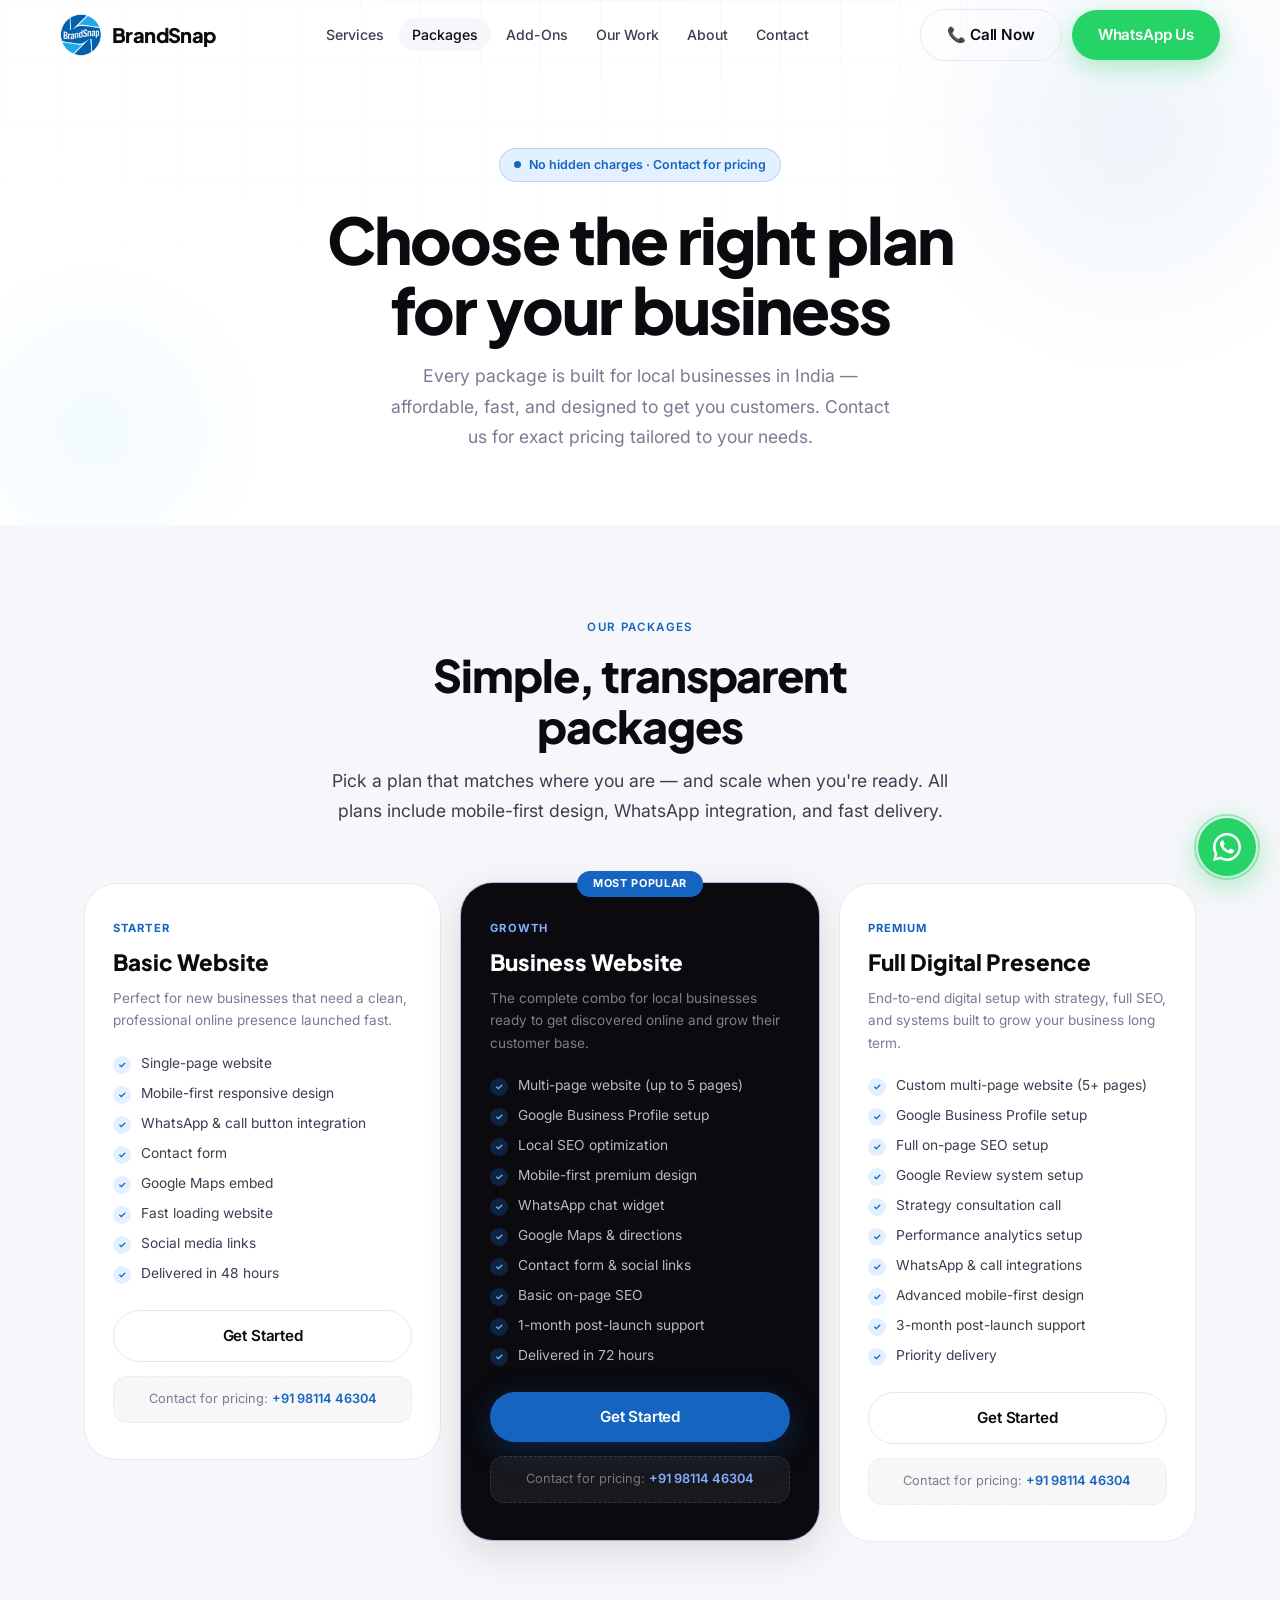
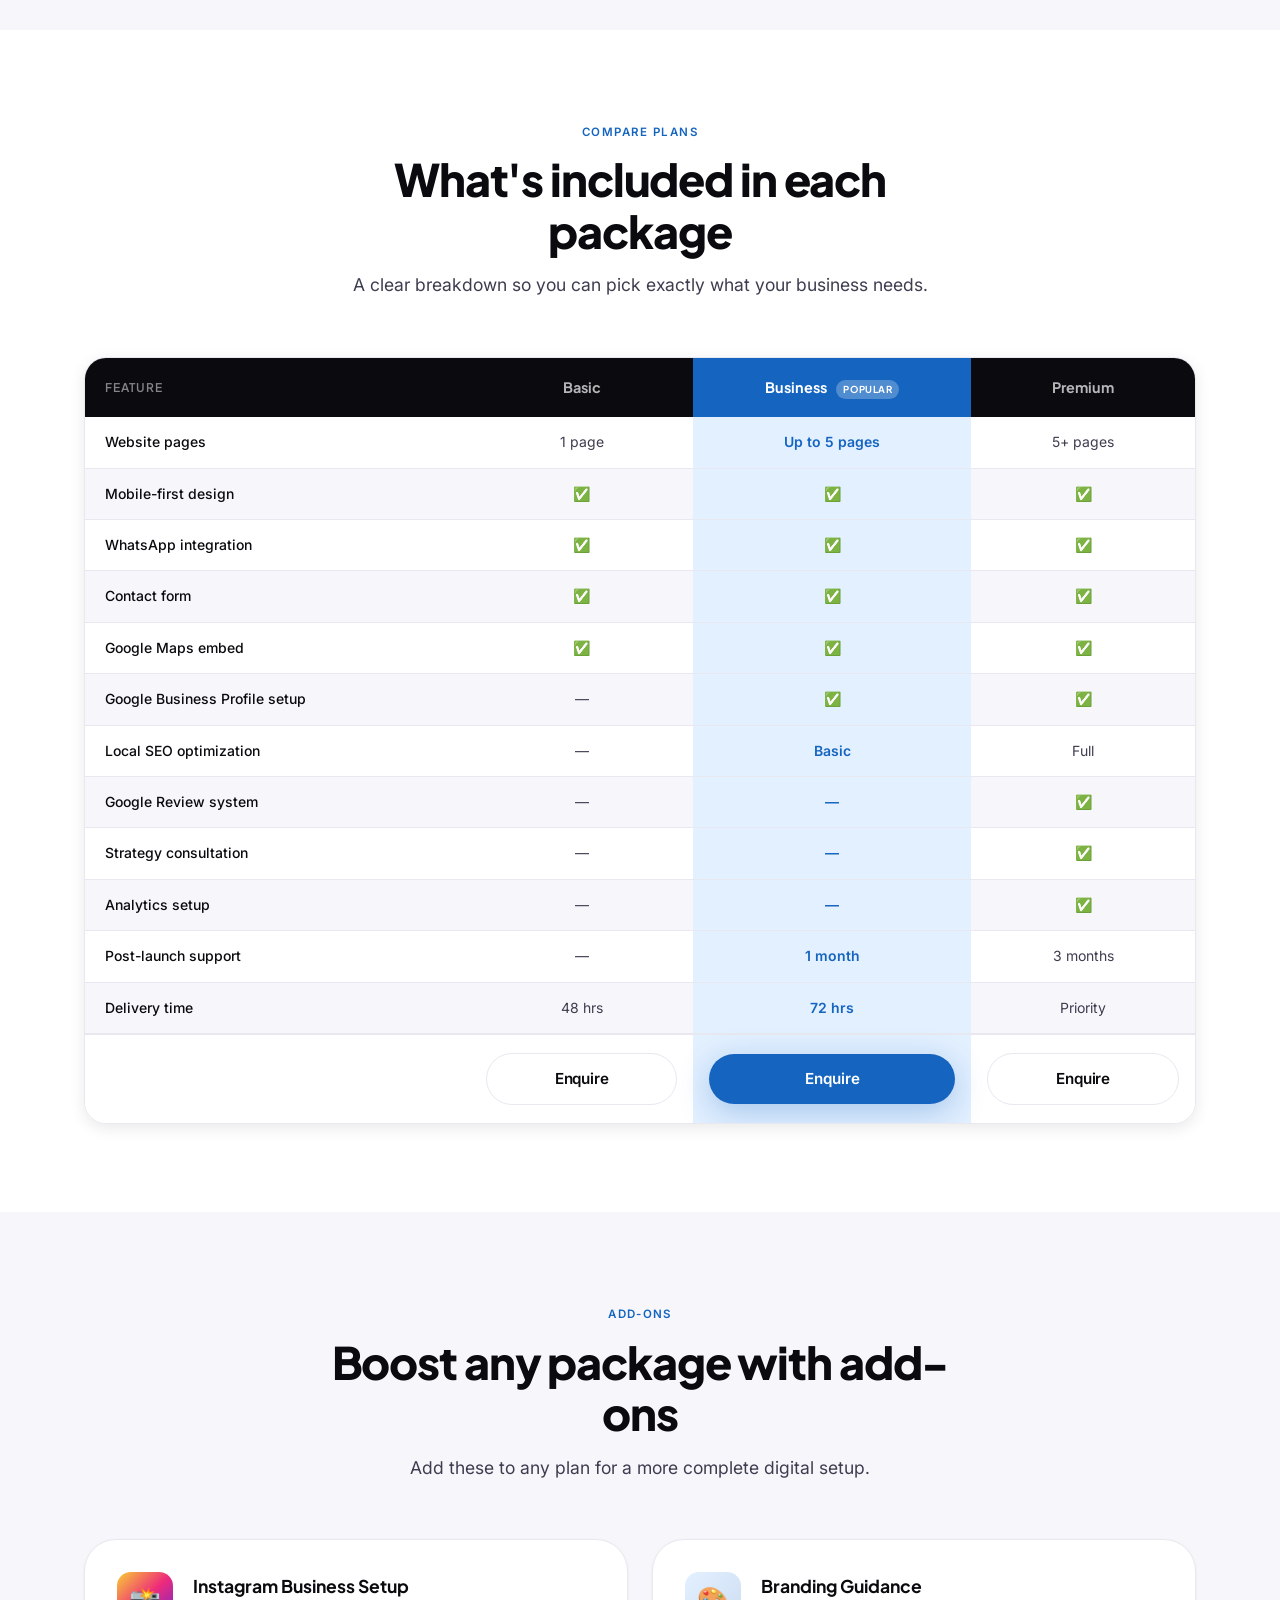
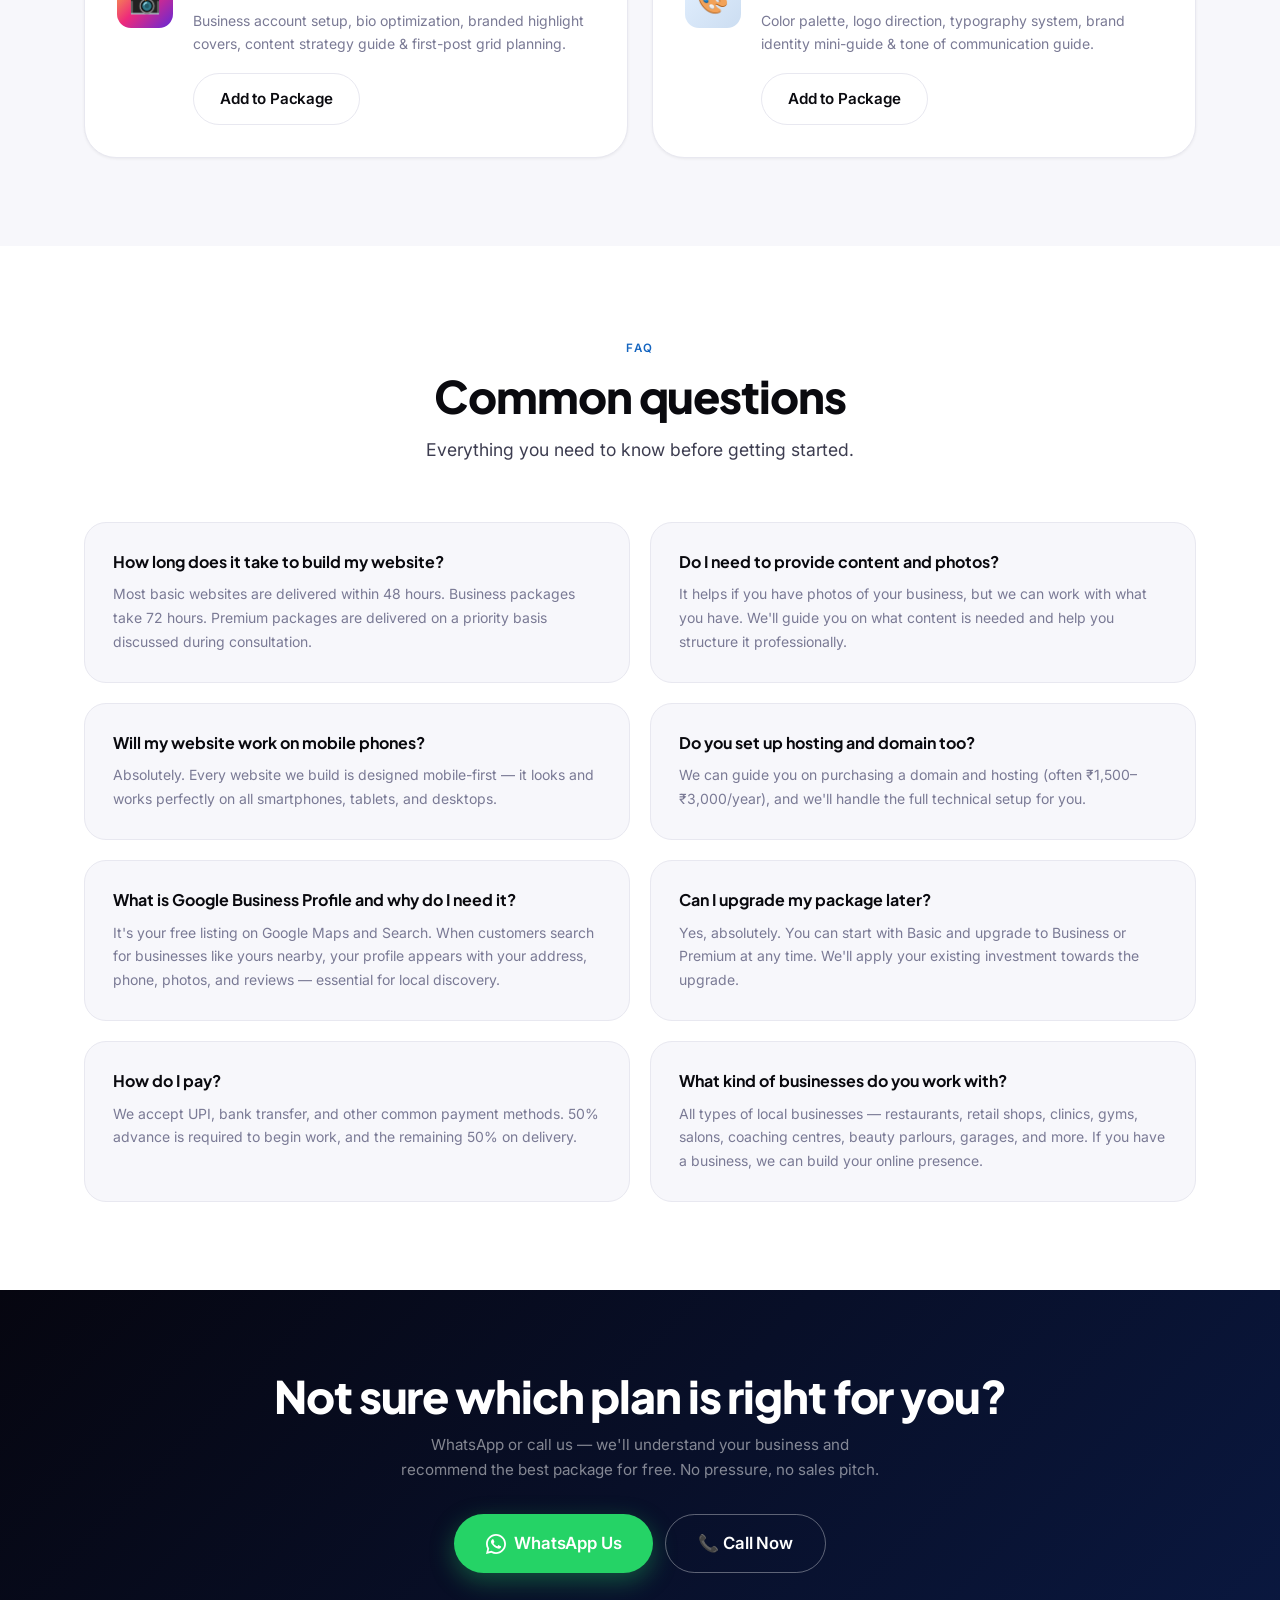
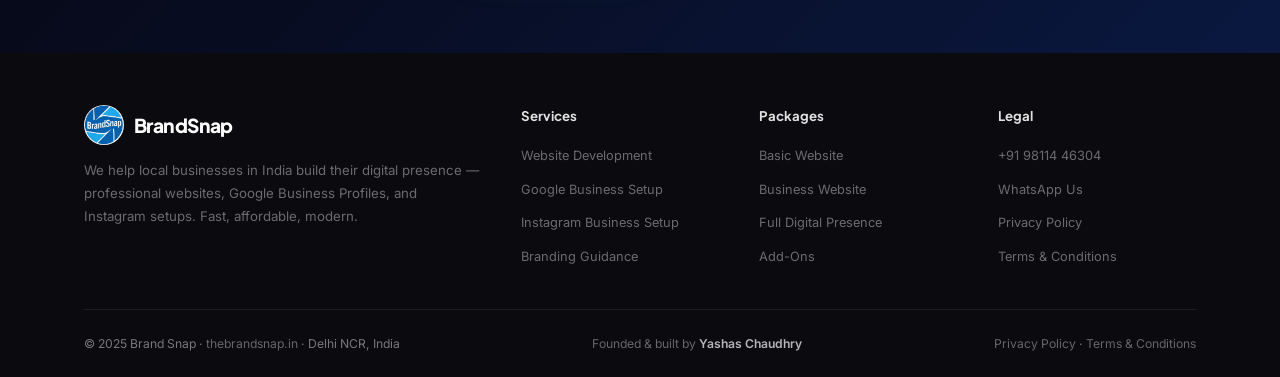
==== packages.html @ fdc2d99c "Fixed Website" ====
<!DOCTYPE html>
<html lang="en">
<head>
  <meta charset="UTF-8"/>
  <meta name="viewport" content="width=device-width,initial-scale=1.0"/>
  <meta http-equiv="X-UA-Compatible" content="IE=edge"/>
  <title>Packages & Pricing | Brand Snap — Website Packages for Local Businesses India</title>
  <meta name="description" content="Choose from Brand Snap's affordable website packages for local businesses in India. Basic, Business, and Premium plans with WhatsApp integration, SEO, and mobile-first design. Call +91 98114 46304."/>
  <meta name="keywords" content="website packages India, affordable website pricing Delhi NCR, small business website cost India, local business website packages, Brand Snap pricing"/>
  <meta name="author" content="Brand Snap"/>
  <meta name="robots" content="index, follow"/>
  <link rel="canonical" href="https://thebrandsnap.in/packages.html"/>
  <meta property="og:title" content="Packages & Pricing | Brand Snap — Website Packages for Local Businesses"/>
  <meta property="og:description" content="Affordable website packages for local businesses across India. Pick what fits you and get online fast."/>
  <meta property="og:type" content="website"/>
  <meta property="og:url" content="https://thebrandsnap.in/packages.html"/>
  <meta property="og:locale" content="en_IN"/>
  <link rel="preconnect" href="https://fonts.googleapis.com"/>
  <link rel="preconnect" href="https://fonts.gstatic.com" crossorigin/>
  <link href="https://fonts.googleapis.com/css2?family=Inter:wght@400;500;600;700&family=Plus+Jakarta+Sans:wght@600;700;800&display=swap" rel="stylesheet"/>
  <link rel="stylesheet" href="style.css"/>
</head>
<body>

  <nav id="navbar" role="navigation" aria-label="Main navigation">
    <div class="nav-inner">
      <a href="index.html" class="nav-logo" aria-label="Brand Snap Home">
        <img src="logo.png" alt="Brand Snap logo" width="42" height="42"/>
        <span class="nav-logo-text">BrandSnap</span>
      </a>
      <ul class="nav-links">
        <li><a href="index.html#services">Services</a></li>
        <li><a href="packages.html" class="active">Packages</a></li>
        <li><a href="index.html#addons">Add-Ons</a></li>
        <li><a href="index.html#work">Our Work</a></li>
        <li><a href="index.html#about">About</a></li>
        <li><a href="index.html#contact">Contact</a></li>
      </ul>
      <div class="nav-cta">
        <a href="tel:+919811446304" class="btn btn-outline">📞 Call Now</a>
        <a href="https://wa.me/919811446304?text=Hi%20Brand%20Snap%2C%20I%20want%20to%20know%20about%20your%20packages" class="btn btn-wa" target="_blank" rel="noopener">WhatsApp Us</a>
      </div>
      <button class="hamburger" id="hamburger" aria-label="Toggle menu" aria-expanded="false">
        <span></span><span></span><span></span>
      </button>
    </div>
  </nav>
  <div class="mobile-menu" id="mobileMenu" role="navigation" aria-label="Mobile navigation">
    <a href="index.html#services">Services</a>
    <a href="packages.html">Packages</a>
    <a href="index.html#addons">Add-Ons</a>
    <a href="index.html#work">Our Work</a>
    <a href="index.html#about">About</a>
    <a href="index.html#contact">Contact</a>
    <div class="mobile-ctas">
      <a href="tel:+919811446304" class="btn btn-outline">📞 Call Now</a>
      <a href="https://wa.me/919811446304?text=Hi%20Brand%20Snap%2C%20I%20want%20to%20know%20about%20packages" class="btn btn-wa" target="_blank" rel="noopener">WhatsApp</a>
    </div>
  </div>

  <main>

    <!-- PAGE HERO -->
    <div class="pkg-hero">
      <div class="pkg-hero-bg" aria-hidden="true">
        <div class="pkg-hero-grid"></div>
        <div class="pkg-hero-blob pkg-hero-blob-1"></div>
        <div class="pkg-hero-blob pkg-hero-blob-2"></div>
      </div>
      <div class="container">
        <div class="pkg-hero-inner">
          <div class="hero-badge" data-reveal><span class="pulse"></span>No hidden charges · Contact for pricing</div>
          <h1 class="display-xl" data-reveal data-reveal-delay="1">Choose the right plan for your business</h1>
          <p class="lead" data-reveal data-reveal-delay="2">Every package is built for local businesses in India — affordable, fast, and designed to get you customers. Contact us for exact pricing tailored to your needs.</p>
        </div>
      </div>
    </div>

    <!-- PACKAGES GRID -->
    <section id="packages" aria-labelledby="packages-title">
      <div class="container">
        <div class="sec-header" data-reveal>
          <div class="eyebrow">Our Packages</div>
          <h2 class="display-lg" id="packages-title">Simple, transparent packages</h2>
          <p class="lead">Pick a plan that matches where you are — and scale when you're ready. All plans include mobile-first design, WhatsApp integration, and fast delivery.</p>
        </div>
        <div class="packages-grid">

          <!-- Basic -->
          <div class="pkg-card" id="basic" data-reveal>
            <div class="pkg-tier">Starter</div>
            <h3>Basic Website</h3>
            <p class="pkg-desc">Perfect for new businesses that need a clean, professional online presence launched fast.</p>
            <ul class="pkg-features">
              <li><span class="pkg-chk">✓</span> Single-page website</li>
              <li><span class="pkg-chk">✓</span> Mobile-first responsive design</li>
              <li><span class="pkg-chk">✓</span> WhatsApp &amp; call button integration</li>
              <li><span class="pkg-chk">✓</span> Contact form</li>
              <li><span class="pkg-chk">✓</span> Google Maps embed</li>
              <li><span class="pkg-chk">✓</span> Fast loading website</li>
              <li><span class="pkg-chk">✓</span> Social media links</li>
              <li><span class="pkg-chk">✓</span> Delivered in 48 hours</li>
            </ul>
            <div class="pkg-btn-row"><a href="https://wa.me/919811446304?text=Hi%20Brand%20Snap%2C%20I%27m%20interested%20in%20the%20Basic%20Website%20package" class="btn btn-outline" target="_blank" rel="noopener">Get Started</a></div>
            <div class="pkg-note">Contact for pricing: <a href="tel:+919811446304">+91 98114 46304</a></div>
          </div>

          <!-- Business (Featured) -->
          <div class="pkg-card featured" id="business" data-reveal data-reveal-delay="1">
            <div class="pkg-popular">Most Popular</div>
            <div class="pkg-tier">Growth</div>
            <h3>Business Website</h3>
            <p class="pkg-desc">The complete combo for local businesses ready to get discovered online and grow their customer base.</p>
            <ul class="pkg-features">
              <li><span class="pkg-chk">✓</span> Multi-page website (up to 5 pages)</li>
              <li><span class="pkg-chk">✓</span> Google Business Profile setup</li>
              <li><span class="pkg-chk">✓</span> Local SEO optimization</li>
              <li><span class="pkg-chk">✓</span> Mobile-first premium design</li>
              <li><span class="pkg-chk">✓</span> WhatsApp chat widget</li>
              <li><span class="pkg-chk">✓</span> Google Maps &amp; directions</li>
              <li><span class="pkg-chk">✓</span> Contact form &amp; social links</li>
              <li><span class="pkg-chk">✓</span> Basic on-page SEO</li>
              <li><span class="pkg-chk">✓</span> 1-month post-launch support</li>
              <li><span class="pkg-chk">✓</span> Delivered in 72 hours</li>
            </ul>
            <div class="pkg-btn-row"><a href="https://wa.me/919811446304?text=Hi%20Brand%20Snap%2C%20I%27m%20interested%20in%20the%20Business%20Website%20package" class="btn btn-primary" target="_blank" rel="noopener">Get Started</a></div>
            <div class="pkg-note">Contact for pricing: <a href="tel:+919811446304">+91 98114 46304</a></div>
          </div>

          <!-- Premium -->
          <div class="pkg-card" id="premium" data-reveal data-reveal-delay="2">
            <div class="pkg-tier">Premium</div>
            <h3>Full Digital Presence</h3>
            <p class="pkg-desc">End-to-end digital setup with strategy, full SEO, and systems built to grow your business long term.</p>
            <ul class="pkg-features">
              <li><span class="pkg-chk">✓</span> Custom multi-page website (5+ pages)</li>
              <li><span class="pkg-chk">✓</span> Google Business Profile setup</li>
              <li><span class="pkg-chk">✓</span> Full on-page SEO setup</li>
              <li><span class="pkg-chk">✓</span> Google Review system setup</li>
              <li><span class="pkg-chk">✓</span> Strategy consultation call</li>
              <li><span class="pkg-chk">✓</span> Performance analytics setup</li>
              <li><span class="pkg-chk">✓</span> WhatsApp &amp; call integrations</li>
              <li><span class="pkg-chk">✓</span> Advanced mobile-first design</li>
              <li><span class="pkg-chk">✓</span> 3-month post-launch support</li>
              <li><span class="pkg-chk">✓</span> Priority delivery</li>
            </ul>
            <div class="pkg-btn-row"><a href="https://wa.me/919811446304?text=Hi%20Brand%20Snap%2C%20I%27m%20interested%20in%20the%20Premium%20Full%20Digital%20Presence%20package" class="btn btn-outline" target="_blank" rel="noopener">Get Started</a></div>
            <div class="pkg-note">Contact for pricing: <a href="tel:+919811446304">+91 98114 46304</a></div>
          </div>

        </div>
      </div>
    </section>

    <!-- COMPARISON TABLE -->
    <section id="compare" style="background:var(--white)" aria-labelledby="compare-title">
      <div class="container">
        <div class="sec-header" data-reveal>
          <div class="eyebrow">Compare Plans</div>
          <h2 class="display-lg" id="compare-title">What's included in each package</h2>
          <p class="lead">A clear breakdown so you can pick exactly what your business needs.</p>
        </div>
        <div class="compare-wrap" data-reveal>
          <table class="compare-table" aria-label="Package comparison">
            <thead>
              <tr>
                <th scope="col">Feature</th>
                <th scope="col">Basic</th>
                <th scope="col" class="th-featured">Business <span class="th-badge">Popular</span></th>
                <th scope="col">Premium</th>
              </tr>
            </thead>
            <tbody>
              <tr><td>Website pages</td><td>1 page</td><td class="td-featured">Up to 5 pages</td><td>5+ pages</td></tr>
              <tr class="row-alt"><td>Mobile-first design</td><td>✅</td><td class="td-featured">✅</td><td>✅</td></tr>
              <tr><td>WhatsApp integration</td><td>✅</td><td class="td-featured">✅</td><td>✅</td></tr>
              <tr class="row-alt"><td>Contact form</td><td>✅</td><td class="td-featured">✅</td><td>✅</td></tr>
              <tr><td>Google Maps embed</td><td>✅</td><td class="td-featured">✅</td><td>✅</td></tr>
              <tr class="row-alt"><td>Google Business Profile setup</td><td>—</td><td class="td-featured">✅</td><td>✅</td></tr>
              <tr><td>Local SEO optimization</td><td>—</td><td class="td-featured">Basic</td><td>Full</td></tr>
              <tr class="row-alt"><td>Google Review system</td><td>—</td><td class="td-featured">—</td><td>✅</td></tr>
              <tr><td>Strategy consultation</td><td>—</td><td class="td-featured">—</td><td>✅</td></tr>
              <tr class="row-alt"><td>Analytics setup</td><td>—</td><td class="td-featured">—</td><td>✅</td></tr>
              <tr><td>Post-launch support</td><td>—</td><td class="td-featured">1 month</td><td>3 months</td></tr>
              <tr class="row-alt"><td>Delivery time</td><td>48 hrs</td><td class="td-featured">72 hrs</td><td>Priority</td></tr>
            </tbody>
            <tfoot>
              <tr>
                <td></td>
                <td><a href="https://wa.me/919811446304?text=Hi%2C%20Basic%20Website%20package%20enquiry" class="btn btn-outline" target="_blank" rel="noopener" style="width:100%;justify-content:center">Enquire</a></td>
                <td class="td-featured"><a href="https://wa.me/919811446304?text=Hi%2C%20Business%20Website%20package%20enquiry" class="btn btn-primary" target="_blank" rel="noopener" style="width:100%;justify-content:center">Enquire</a></td>
                <td><a href="https://wa.me/919811446304?text=Hi%2C%20Premium%20package%20enquiry" class="btn btn-outline" target="_blank" rel="noopener" style="width:100%;justify-content:center">Enquire</a></td>
              </tr>
            </tfoot>
          </table>
        </div>
      </div>
    </section>

    <!-- ADD-ONS -->
    <section id="pkg-addons" style="background:var(--surface)" aria-labelledby="pkg-addons-title">
      <div class="container">
        <div class="sec-header" data-reveal>
          <div class="eyebrow">Add-Ons</div>
          <h2 class="display-lg" id="pkg-addons-title">Boost any package with add-ons</h2>
          <p class="lead">Add these to any plan for a more complete digital setup.</p>
        </div>
        <div class="addon-mini-grid" data-reveal>
          <div class="addon-mini-card">
            <div class="addon-mini-icon ico-insta">📸</div>
            <div class="addon-mini-body">
              <h3>Instagram Business Setup</h3>
              <p>Business account setup, bio optimization, branded highlight covers, content strategy guide &amp; first-post grid planning.</p>
              <a href="https://wa.me/919811446304?text=Hi%2C%20I%27d%20like%20to%20add%20the%20Instagram%20Setup%20to%20my%20package" class="btn btn-outline" target="_blank" rel="noopener">Add to Package</a>
            </div>
          </div>
          <div class="addon-mini-card">
            <div class="addon-mini-icon ico-brand">🎨</div>
            <div class="addon-mini-body">
              <h3>Branding Guidance</h3>
              <p>Color palette, logo direction, typography system, brand identity mini-guide &amp; tone of communication guide.</p>
              <a href="https://wa.me/919811446304?text=Hi%2C%20I%27d%20like%20to%20add%20Branding%20Guidance%20to%20my%20package" class="btn btn-outline" target="_blank" rel="noopener">Add to Package</a>
            </div>
          </div>
        </div>
      </div>
    </section>

    <!-- FAQ -->
    <section id="faq" style="background:var(--white)" aria-labelledby="faq-title">
      <div class="container">
        <div class="sec-header" data-reveal>
          <div class="eyebrow">FAQ</div>
          <h2 class="display-lg" id="faq-title">Common questions</h2>
          <p class="lead">Everything you need to know before getting started.</p>
        </div>
        <div class="faq-grid" data-reveal>
          <div class="faq-item"><h3>How long does it take to build my website?</h3><p>Most basic websites are delivered within 48 hours. Business packages take 72 hours. Premium packages are delivered on a priority basis discussed during consultation.</p></div>
          <div class="faq-item"><h3>Do I need to provide content and photos?</h3><p>It helps if you have photos of your business, but we can work with what you have. We'll guide you on what content is needed and help you structure it professionally.</p></div>
          <div class="faq-item"><h3>Will my website work on mobile phones?</h3><p>Absolutely. Every website we build is designed mobile-first — it looks and works perfectly on all smartphones, tablets, and desktops.</p></div>
          <div class="faq-item"><h3>Do you set up hosting and domain too?</h3><p>We can guide you on purchasing a domain and hosting (often ₹1,500–₹3,000/year), and we'll handle the full technical setup for you.</p></div>
          <div class="faq-item"><h3>What is Google Business Profile and why do I need it?</h3><p>It's your free listing on Google Maps and Search. When customers search for businesses like yours nearby, your profile appears with your address, phone, photos, and reviews — essential for local discovery.</p></div>
          <div class="faq-item"><h3>Can I upgrade my package later?</h3><p>Yes, absolutely. You can start with Basic and upgrade to Business or Premium at any time. We'll apply your existing investment towards the upgrade.</p></div>
          <div class="faq-item"><h3>How do I pay?</h3><p>We accept UPI, bank transfer, and other common payment methods. 50% advance is required to begin work, and the remaining 50% on delivery.</p></div>
          <div class="faq-item"><h3>What kind of businesses do you work with?</h3><p>All types of local businesses — restaurants, retail shops, clinics, gyms, salons, coaching centres, beauty parlours, garages, and more. If you have a business, we can build your online presence.</p></div>
        </div>
      </div>
    </section>

    <!-- CTA BANNER -->
    <div class="pkg-cta-banner">
      <div class="container">
        <h2 class="display-lg" data-reveal>Not sure which plan is right for you?</h2>
        <p data-reveal data-reveal-delay="1">WhatsApp or call us — we'll understand your business and recommend the best package for free. No pressure, no sales pitch.</p>
        <div class="cta-btns" data-reveal data-reveal-delay="2">
          <a href="https://wa.me/919811446304?text=Hi%20Brand%20Snap%2C%20I%20need%20help%20choosing%20the%20right%20package" class="btn btn-wa btn-lg" target="_blank" rel="noopener">
            <svg width="20" height="20" viewBox="0 0 24 24" fill="white" aria-hidden="true"><path d="M17.472 14.382c-.297-.149-1.758-.867-2.03-.967-.273-.099-.471-.148-.67.15-.197.297-.767.966-.94 1.164-.173.199-.347.223-.644.075-.297-.15-1.255-.463-2.39-1.475-.883-.788-1.48-1.761-1.653-2.059-.173-.297-.018-.458.13-.606.134-.133.298-.347.446-.52.149-.174.198-.298.298-.497.099-.198.05-.371-.025-.52-.075-.149-.669-1.612-.916-2.207-.242-.579-.487-.5-.669-.51-.173-.008-.371-.01-.57-.01-.198 0-.52.074-.792.372-.272.297-1.04 1.016-1.04 2.479 0 1.462 1.065 2.875 1.213 3.074.149.198 2.096 3.2 5.077 4.487.709.306 1.262.489 1.694.625.712.227 1.36.195 1.871.118.571-.085 1.758-.719 2.006-1.413.248-.694.248-1.289.173-1.413-.074-.124-.272-.198-.57-.347z"/><path d="M12 0C5.373 0 0 5.373 0 12c0 2.123.554 4.118 1.525 5.847L0 24l6.31-1.506A11.946 11.946 0 0012 24c6.627 0 12-5.373 12-12S18.627 0 12 0zm0 21.818a9.807 9.807 0 01-5.003-1.367l-.36-.213-3.724.888.923-3.618-.234-.37A9.78 9.78 0 012.182 12C2.182 6.57 6.57 2.182 12 2.182S21.818 6.57 21.818 12 17.43 21.818 12 21.818z"/></svg>
            WhatsApp Us
          </a>
          <a href="tel:+919811446304" class="btn btn-outline-w btn-lg">📞 Call Now</a>
        </div>
      </div>
    </div>

  </main>

  <footer role="contentinfo">
    <div class="container">
      <div class="footer-grid">
        <div class="footer-brand">
          <a href="index.html" class="nav-logo"><img src="logo.png" alt="Brand Snap logo" width="40" height="40" loading="lazy"/><span class="nav-logo-text">BrandSnap</span></a>
          <p>We help local businesses in India build their digital presence — professional websites, Google Business Profiles, and Instagram setups. Fast, affordable, modern.</p>
        </div>
        <div class="footer-col"><h4>Services</h4><ul><li><a href="index.html#services">Website Development</a></li><li><a href="index.html#services">Google Business Setup</a></li><li><a href="index.html#services">Instagram Business Setup</a></li><li><a href="index.html#addons">Branding Guidance</a></li></ul></div>
        <div class="footer-col"><h4>Packages</h4><ul><li><a href="#basic">Basic Website</a></li><li><a href="#business">Business Website</a></li><li><a href="#premium">Full Digital Presence</a></li><li><a href="index.html#addons">Add-Ons</a></li></ul></div>
        <div class="footer-col"><h4>Legal</h4><ul><li><a href="tel:+919811446304">+91 98114 46304</a></li><li><a href="https://wa.me/919811446304" target="_blank" rel="noopener">WhatsApp Us</a></li><li><a href="privacy.html">Privacy Policy</a></li><li><a href="terms.html">Terms &amp; Conditions</a></li></ul></div>
      </div>
      <div class="footer-bottom">
        <p>© 2025 Brand Snap · <a href="https://thebrandsnap.in">thebrandsnap.in</a> · Delhi NCR, India</p>
        <p class="footer-credit">Founded &amp; built by <span>Yashas Chaudhry</span></p>
        <p><a href="privacy.html">Privacy Policy</a> · <a href="terms.html">Terms &amp; Conditions</a></p>
      </div>
    </div>
  </footer>

  <a href="https://wa.me/919811446304?text=Hi%20Brand%20Snap%2C%20I%20want%20to%20get%20my%20business%20online%21" class="floating-wa" target="_blank" rel="noopener" aria-label="Chat on WhatsApp">
    <div class="wa-ring" aria-hidden="true"></div>
    <svg viewBox="0 0 24 24" aria-hidden="true"><path d="M17.472 14.382c-.297-.149-1.758-.867-2.03-.967-.273-.099-.471-.148-.67.15-.197.297-.767.966-.94 1.164-.173.199-.347.223-.644.075-.297-.15-1.255-.463-2.39-1.475-.883-.788-1.48-1.761-1.653-2.059-.173-.297-.018-.458.13-.606.134-.133.298-.347.446-.52.149-.174.198-.298.298-.497.099-.198.05-.371-.025-.52-.075-.149-.669-1.612-.916-2.207-.242-.579-.487-.5-.669-.51-.173-.008-.371-.01-.57-.01-.198 0-.52.074-.792.372-.272.297-1.04 1.016-1.04 2.479 0 1.462 1.065 2.875 1.213 3.074.149.198 2.096 3.2 5.077 4.487.709.306 1.262.489 1.694.625.712.227 1.36.195 1.871.118.571-.085 1.758-.719 2.006-1.413.248-.694.248-1.289.173-1.413-.074-.124-.272-.198-.57-.347z"/><path d="M12 0C5.373 0 0 5.373 0 12c0 2.123.554 4.118 1.525 5.847L0 24l6.31-1.506A11.946 11.946 0 0012 24c6.627 0 12-5.373 12-12S18.627 0 12 0zm0 21.818a9.807 9.807 0 01-5.003-1.367l-.36-.213-3.724.888.923-3.618-.234-.37A9.78 9.78 0 012.182 12C2.182 6.57 6.57 2.182 12 2.182S21.818 6.57 21.818 12 17.43 21.818 12 21.818z"/></svg>
  </a>

  <script src="main.js" defer></script>
</body>
</html>
---- style.css ----
/* ============================================================
   BRAND SNAP — style.css
   Domain: thebrandsnap.in
   All files flat in same folder (no subfolders)
   ============================================================ */

:root {
  --ink:          #0A0A0F;
  --body-text:    #3D3D50;
  --muted:        #7A7A95;
  --border:       #E8E8F0;
  --surface:      #F7F7FB;
  --white:        #FFFFFF;
  --accent:       #1565C0;
  --accent-hover: #0D47A1;
  --accent-light: #E3F0FF;
  --accent-glow:  rgba(21,101,192,0.15);
  --wa-green:     #25D366;
  --wa-dark:      #128C7E;
  --radius-sm:   8px;
  --radius-md:   14px;
  --radius-lg:   22px;
  --radius-xl:   32px;
  --radius-full: 999px;
  --shadow-sm:   0 1px 3px rgba(10,10,15,0.06);
  --shadow-md:   0 4px 16px rgba(10,10,15,0.09);
  --shadow-lg:   0 12px 40px rgba(10,10,15,0.13);
  --shadow-acc:  0 8px 32px rgba(21,101,192,0.30);
  --font-d: 'Plus Jakarta Sans', sans-serif;
  --font-b: 'Inter', sans-serif;
  --t: 0.22s cubic-bezier(0.4,0,0.2,1);
}

*,*::before,*::after{box-sizing:border-box;margin:0;padding:0}
html{scroll-behavior:smooth;-webkit-text-size-adjust:100%}
body{font-family:var(--font-b);color:var(--body-text);background:var(--white);line-height:1.6;-webkit-font-smoothing:antialiased;overflow-x:hidden}
img{max-width:100%;height:auto;display:block}
a{color:inherit;text-decoration:none}
ul{list-style:none}

/* ── Typography ── */
.display-xl{font-family:var(--font-d);font-size:clamp(2.1rem,5vw,4rem);font-weight:800;line-height:1.1;letter-spacing:-0.03em;color:var(--ink)}
.display-lg{font-family:var(--font-d);font-size:clamp(1.75rem,3.5vw,2.8rem);font-weight:800;line-height:1.15;letter-spacing:-0.025em;color:var(--ink)}
.display-md{font-family:var(--font-d);font-size:clamp(1.25rem,2.2vw,1.7rem);font-weight:700;line-height:1.25;letter-spacing:-0.02em;color:var(--ink)}
.eyebrow{font-size:0.72rem;font-weight:600;letter-spacing:0.12em;text-transform:uppercase;color:var(--accent);display:inline-flex;align-items:center;gap:8px;margin-bottom:12px}
.eyebrow::before{content:'';width:20px;height:2px;background:var(--accent);border-radius:2px;flex-shrink:0}
p.lead{font-size:clamp(0.97rem,1.6vw,1.1rem);line-height:1.75;color:var(--body-text)}

/* ── Layout ── */
.container{width:100%;max-width:1160px;margin:0 auto;padding:0 24px}
section{padding:88px 0}
.sec-header{text-align:center;max-width:620px;margin:0 auto 56px}
.sec-header .eyebrow{justify-content:center}
.sec-header .eyebrow::before{display:none}
.sec-header .display-lg{margin-bottom:14px}

/* ── Buttons ── */
.btn{display:inline-flex;align-items:center;justify-content:center;gap:8px;font-family:var(--font-b);font-size:0.95rem;font-weight:600;padding:13px 26px;border-radius:var(--radius-full);border:none;cursor:pointer;transition:all var(--t);white-space:nowrap;letter-spacing:-0.01em}
.btn-primary{background:var(--accent);color:#fff;box-shadow:var(--shadow-acc)}
.btn-primary:hover{background:var(--accent-hover);transform:translateY(-2px);box-shadow:0 12px 40px rgba(21,101,192,.4)}
.btn-wa{background:var(--wa-green);color:#fff;box-shadow:0 8px 24px rgba(37,211,102,.35)}
.btn-wa:hover{background:var(--wa-dark);transform:translateY(-2px);box-shadow:0 12px 36px rgba(37,211,102,.45)}
.btn-outline{background:transparent;color:var(--ink);border:1.5px solid var(--border)}
.btn-outline:hover{border-color:var(--accent);color:var(--accent);background:var(--accent-light)}
.btn-outline-w{background:transparent;color:#fff;border:1.5px solid rgba(255,255,255,.35)}
.btn-outline-w:hover{background:rgba(255,255,255,.12);border-color:rgba(255,255,255,.7)}
.btn-lg{font-size:1.05rem;padding:15px 32px}

/* ── Navbar ── */
#navbar{position:fixed;top:0;left:0;right:0;z-index:1000;padding:0 24px;transition:all var(--t)}
#navbar.scrolled{background:rgba(255,255,255,.94);backdrop-filter:blur(18px);-webkit-backdrop-filter:blur(18px);border-bottom:1px solid var(--border);box-shadow:var(--shadow-sm)}
.nav-inner{max-width:1160px;margin:0 auto;height:70px;display:flex;align-items:center;justify-content:space-between;gap:24px}
.nav-logo{display:flex;align-items:center;gap:10px}
.nav-logo img{height:42px;width:42px;object-fit:contain;border-radius:50%}
.nav-logo-text{font-family:var(--font-d);font-size:1.25rem;font-weight:800;color:var(--ink);letter-spacing:-0.03em}
.nav-links{display:flex;align-items:center;gap:2px}
.nav-links a{font-size:0.88rem;font-weight:500;color:var(--body-text);padding:8px 13px;border-radius:var(--radius-full);transition:all var(--t)}
.nav-links a:hover,.nav-links a.active{color:var(--ink);background:var(--surface)}
.nav-cta{display:flex;align-items:center;gap:10px}
.hamburger{display:none;flex-direction:column;gap:5px;cursor:pointer;padding:8px;border-radius:var(--radius-sm);background:none;border:none}
.hamburger span{width:22px;height:2px;background:var(--ink);border-radius:2px;transition:all var(--t);display:block}
.hamburger.open span:nth-child(1){transform:translateY(7px) rotate(45deg)}
.hamburger.open span:nth-child(2){opacity:0}
.hamburger.open span:nth-child(3){transform:translateY(-7px) rotate(-45deg)}
.mobile-menu{display:none;position:fixed;top:70px;left:0;right:0;background:rgba(255,255,255,.97);backdrop-filter:blur(20px);-webkit-backdrop-filter:blur(20px);border-bottom:1px solid var(--border);padding:16px 24px 28px;z-index:999;flex-direction:column;gap:4px;box-shadow:var(--shadow-lg)}
.mobile-menu.open{display:flex}
.mobile-menu a{font-size:1rem;font-weight:500;color:var(--body-text);padding:13px 16px;border-radius:var(--radius-md);transition:all var(--t)}
.mobile-menu a:hover{background:var(--surface);color:var(--ink)}
.mobile-ctas{display:flex;gap:10px;margin-top:14px}
.mobile-ctas .btn{flex:1;justify-content:center}
@media(max-width:960px){.nav-links,.nav-cta{display:none}.hamburger{display:flex}}

/* ── Hero ── */
#hero{padding:148px 0 88px;position:relative;overflow:hidden;background:var(--white)}
.hero-bg{position:absolute;inset:0;pointer-events:none;z-index:0}
.hero-grid{position:absolute;inset:0;background-image:linear-gradient(rgba(21,101,192,.04) 1px,transparent 1px),linear-gradient(90deg,rgba(21,101,192,.04) 1px,transparent 1px);background-size:60px 60px;mask-image:radial-gradient(ellipse 80% 60% at 50% 0%,black 0%,transparent 100%);-webkit-mask-image:radial-gradient(ellipse 80% 60% at 50% 0%,black 0%,transparent 100%)}
.hero-blob{position:absolute;border-radius:50%}
.hero-blob-1{width:640px;height:640px;background:radial-gradient(circle,rgba(21,101,192,.07) 0%,transparent 70%);top:-120px;right:-160px}
.hero-blob-2{width:420px;height:420px;background:radial-gradient(circle,rgba(41,182,246,.06) 0%,transparent 70%);bottom:-80px;left:-100px}
.hero-inner{position:relative;z-index:1;display:grid;grid-template-columns:1fr 1fr;gap:64px;align-items:center}
.hero-badge{display:inline-flex;align-items:center;gap:8px;background:var(--accent-light);border:1px solid rgba(21,101,192,.2);border-radius:var(--radius-full);padding:6px 14px;font-size:0.78rem;font-weight:600;color:var(--accent);margin-bottom:22px}
.hero-badge .pulse{width:7px;height:7px;background:var(--accent);border-radius:50%;animation:pulse 2s infinite}
@keyframes pulse{0%,100%{opacity:1;transform:scale(1)}50%{opacity:.4;transform:scale(.8)}}
.hero-title{margin-bottom:20px}
.hero-title .accent-word{color:var(--accent)}
.hero-sub{font-size:clamp(.97rem,1.6vw,1.1rem);color:var(--muted);line-height:1.75;margin-bottom:36px;max-width:480px}
.hero-ctas{display:flex;gap:12px;flex-wrap:wrap;margin-bottom:48px}
.hero-stats{display:flex;gap:32px;flex-wrap:wrap}
.stat-num{font-family:var(--font-d);font-size:1.55rem;font-weight:800;color:var(--ink);letter-spacing:-.03em;line-height:1}
.stat-lbl{font-size:.76rem;color:var(--muted);font-weight:500;margin-top:3px}
.hero-visual{position:relative}
.hero-mockup{background:var(--white);border-radius:var(--radius-xl);box-shadow:var(--shadow-lg),0 0 0 1px var(--border);overflow:hidden}
.mock-bar{background:var(--surface);border-bottom:1px solid var(--border);padding:12px 16px;display:flex;align-items:center;gap:12px}
.mock-dots{display:flex;gap:6px}
.mock-dots span{width:10px;height:10px;border-radius:50%}
.dot-r{background:#FF5F57}.dot-y{background:#FFBD2E}.dot-g{background:#28C840}
.mock-url{flex:1;background:var(--white);border:1px solid var(--border);border-radius:var(--radius-full);padding:5px 12px;font-size:.7rem;color:var(--muted)}
.mock-body{padding:22px;background:linear-gradient(135deg,#0A0A0F 0%,#0d1a3a 100%);min-height:270px;position:relative;overflow:hidden}
.mock-body::before{content:'';position:absolute;top:-50px;right:-50px;width:180px;height:180px;background:radial-gradient(circle,rgba(21,101,192,.35) 0%,transparent 70%);border-radius:50%}
.mock-nav-row{display:flex;justify-content:space-between;align-items:center;margin-bottom:28px}
.mock-logo-pill{background:var(--accent);color:white;font-size:.65rem;font-weight:700;padding:4px 9px;border-radius:5px}
.mock-links{display:flex;gap:10px}
.mock-links span{width:28px;height:4px;background:rgba(255,255,255,.18);border-radius:2px}
.m-line{height:12px;border-radius:4px;background:rgba(255,255,255,.88);margin-bottom:7px}
.m-line.w85{width:85%}.m-line.w60{width:60%}
.m-sub{height:7px;border-radius:3px;background:rgba(255,255,255,.28);margin-bottom:5px}
.m-sub.w90{width:90%}.m-sub.w70{width:70%}
.mock-btns{display:flex;gap:8px;margin-top:18px}
.mb-a{height:26px;width:84px;background:var(--accent);border-radius:var(--radius-full)}
.mb-b{height:26px;width:76px;background:rgba(255,255,255,.09);border:1px solid rgba(255,255,255,.18);border-radius:var(--radius-full)}
.mock-cards-row{display:grid;grid-template-columns:repeat(3,1fr);gap:7px;margin-top:22px}
.mock-card-item{height:48px;background:rgba(255,255,255,.06);border-radius:7px}
.float-card{position:absolute;background:var(--white);border-radius:var(--radius-md);box-shadow:var(--shadow-lg);padding:12px 15px;display:flex;align-items:center;gap:10px;border:1px solid var(--border)}
.float-card-1{bottom:-14px;left:-18px}
.float-card-2{top:14px;right:-18px}
.fc-ico{width:32px;height:32px;border-radius:var(--radius-sm);display:flex;align-items:center;justify-content:center;font-size:1rem;flex-shrink:0}
.fc-green{background:#ECFDF5}.fc-blue{background:var(--accent-light)}
.fc-title{font-weight:700;color:var(--ink);font-size:.83rem;line-height:1.2}
.fc-sub{color:var(--muted);font-size:.7rem}
@media(max-width:920px){#hero{padding:120px 0 64px}.hero-inner{grid-template-columns:1fr;gap:44px;text-align:center}.hero-sub{margin-inline:auto}.hero-ctas{justify-content:center}.hero-stats{justify-content:center}.hero-visual{max-width:500px;margin:0 auto}.float-card-1{bottom:-10px;left:0}.float-card-2{top:10px;right:0}}
@media(max-width:480px){.float-card-1,.float-card-2{display:none}.hero-ctas{flex-direction:column}.hero-ctas .btn{width:100%}}

/* ── Why ── */
#why{background:var(--ink);color:#fff}
.why-header{text-align:center;max-width:580px;margin:0 auto 48px}
.why-header .eyebrow{color:#82b0ff;justify-content:center}
.why-header .eyebrow::before{background:#82b0ff;display:none}
.why-header .display-lg{color:#fff;margin-bottom:12px}
.why-header p{color:rgba(255,255,255,.5)}
.why-grid{display:grid;grid-template-columns:repeat(2,1fr);gap:18px}
.why-card{background:rgba(255,255,255,.045);border:1px solid rgba(255,255,255,.09);border-radius:var(--radius-lg);padding:28px;transition:all var(--t)}
.why-card:hover{background:rgba(21,101,192,.12);border-color:rgba(21,101,192,.35);transform:translateY(-4px)}
.why-icon{width:48px;height:48px;background:rgba(21,101,192,.22);border-radius:var(--radius-md);display:flex;align-items:center;justify-content:center;font-size:1.4rem;margin-bottom:16px}
.why-card h3{font-family:var(--font-d);font-size:1.05rem;font-weight:700;color:#fff;margin-bottom:8px}
.why-card p{font-size:.875rem;color:rgba(255,255,255,.5);line-height:1.65}
@media(max-width:640px){.why-grid{grid-template-columns:1fr;gap:14px}}

/* ── Services ── */
#services{background:var(--surface)}
.services-grid{display:grid;grid-template-columns:repeat(2,1fr);gap:20px}
.service-card{background:var(--white);border-radius:var(--radius-lg);padding:32px;border:1px solid var(--border);box-shadow:var(--shadow-sm);transition:all var(--t);position:relative;overflow:hidden}
.service-card::after{content:'';position:absolute;top:0;left:0;right:0;height:3px;background:var(--accent);opacity:0;transition:opacity var(--t)}
.service-card:hover{box-shadow:var(--shadow-lg);transform:translateY(-6px);border-color:rgba(21,101,192,.14)}
.service-card:hover::after{opacity:1}
.svc-icon{width:52px;height:52px;background:var(--accent-light);border-radius:var(--radius-md);display:flex;align-items:center;justify-content:center;font-size:1.5rem;margin-bottom:18px}
.service-card h3{font-family:var(--font-d);font-size:1.15rem;font-weight:700;color:var(--ink);margin-bottom:10px}
.service-card p{font-size:.875rem;color:var(--muted);line-height:1.7;margin-bottom:18px}
.svc-list{display:flex;flex-direction:column;gap:8px}
.svc-list li{display:flex;align-items:center;gap:8px;font-size:.84rem;color:var(--body-text)}
.svc-list li::before{content:'✓';width:18px;height:18px;background:var(--accent-light);color:var(--accent);border-radius:50%;display:flex;align-items:center;justify-content:center;font-size:.6rem;font-weight:700;flex-shrink:0}
@media(max-width:640px){.services-grid{grid-template-columns:1fr}}

/* ── Add-Ons ── */
#addons{background:var(--white)}
.addons-grid{display:grid;grid-template-columns:repeat(2,1fr);gap:24px}
.addon-card{background:var(--surface);border-radius:var(--radius-xl);padding:36px;border:1px solid var(--border);transition:all var(--t)}
.addon-card:hover{box-shadow:var(--shadow-md);transform:translateY(-4px);border-color:rgba(21,101,192,.15)}
.addon-head{display:flex;align-items:center;gap:16px;margin-bottom:18px}
.addon-ico{width:54px;height:54px;border-radius:var(--radius-md);display:flex;align-items:center;justify-content:center;font-size:1.6rem;flex-shrink:0}
.ico-insta{background:linear-gradient(135deg,#f9ce34,#ee2a7b,#6228d7)}
.ico-brand{background:linear-gradient(135deg,var(--accent-light),rgba(21,101,192,.22))}
.addon-head-text h3{font-family:var(--font-d);font-size:1.15rem;font-weight:700;color:var(--ink);margin-bottom:3px}
.addon-badge{display:inline-block;background:var(--accent-light);color:var(--accent);font-size:.66rem;font-weight:700;padding:2px 9px;border-radius:var(--radius-full);letter-spacing:.06em;text-transform:uppercase}
.addon-card>p{font-size:.875rem;color:var(--muted);line-height:1.7;margin-bottom:18px}
.addon-list{display:flex;flex-direction:column;gap:9px}
.addon-list li{display:flex;align-items:center;gap:9px;font-size:.84rem;color:var(--body-text)}
.addon-list li::before{content:'→';color:var(--accent);font-size:.8rem;flex-shrink:0}
@media(max-width:640px){.addons-grid{grid-template-columns:1fr}}

/* ── Our Work ── */
#work{background:var(--surface)}
.work-grid{display:grid;grid-template-columns:repeat(3,1fr);gap:24px}
.work-card{border-radius:var(--radius-lg);border:1px solid var(--border);overflow:hidden;background:var(--white);box-shadow:var(--shadow-sm);transition:all var(--t);display:flex;flex-direction:column}
.work-card:hover{box-shadow:var(--shadow-lg);transform:translateY(-6px)}
.work-browser-bar{display:flex;align-items:center;gap:10px;padding:9px 14px;background:#1e1e2e;border-bottom:1px solid rgba(255,255,255,.06)}
.wb-dots{display:flex;gap:5px}
.wb-dots span{width:9px;height:9px;border-radius:50%}
.wb-url{flex:1;background:rgba(255,255,255,.07);border-radius:20px;padding:3px 10px;font-size:.62rem;color:rgba(255,255,255,.4);font-family:monospace;letter-spacing:.02em}
.work-screen{padding:16px;min-height:230px;position:relative;overflow:hidden;display:flex;flex-direction:column}
.ws-nav{display:flex;justify-content:space-between;align-items:center;margin-bottom:14px;flex-shrink:0}
.ws-logo{font-size:.64rem;font-weight:700;padding:3px 8px;border-radius:4px;white-space:nowrap}
.ws-nav-links{display:flex;gap:8px}
.ws-nav-links span{height:3px;border-radius:2px;display:block;width:22px}
.ws-eyebrow{font-size:.5rem;font-weight:700;letter-spacing:.12em;margin-bottom:7px}
.ws-h1{height:10px;border-radius:3px;margin-bottom:5px;width:85%}
.ws-sub{height:6px;border-radius:2px;margin-bottom:4px;width:90%;opacity:.5}
.ws-btns{display:flex;gap:7px;margin-top:11px}
.ws-btn{height:20px;padding:0 10px;border-radius:20px;font-size:.5rem;font-weight:700;display:flex;align-items:center;justify-content:center;white-space:nowrap}
.ws-cards{display:grid;grid-template-columns:repeat(3,1fr);gap:6px;margin-top:12px}
.ws-card{border-radius:7px;padding:8px;display:flex;flex-direction:column;gap:4px}
.wc-ico{font-size:.9rem;margin-bottom:3px}
.wc-line{height:5px;border-radius:2px;width:80%}
.wc-line-sm{height:4px;border-radius:2px;width:55%;opacity:.5}
.ws-blog-cards{display:grid;grid-template-columns:repeat(3,1fr);gap:6px;margin-top:12px}
.ws-blog-card{border-radius:7px;padding:8px}
.wbc-tag{font-size:.46rem;font-weight:700;padding:2px 5px;border-radius:3px;display:inline-block;margin-bottom:5px}
.wbc-line{height:5px;border-radius:2px;width:90%;margin-bottom:4px}
.wbc-line-sm{height:4px;border-radius:2px;width:65%;opacity:.5}

/* Battery Bin – green ecommerce */
.battery-screen{background:linear-gradient(160deg,#0d1f0d 0%,#162716 100%)}
.battery-logo{background:#2d5a27;color:#a8d8a0}
.battery-screen .ws-nav-links span{background:rgba(168,216,160,.2)}
.battery-eyebrow{color:#6dbf5a}
.battery-h1{background:rgba(255,255,255,.85)}
.battery-sub{background:rgba(255,255,255,.25)}
.battery-btn-a{background:#3a7a30;color:#d4f0d0}
.battery-btn-b{background:transparent;color:rgba(255,255,255,.5);border:1px solid rgba(168,216,160,.3)}
.battery-card{background:rgba(255,255,255,.06)}
.battery-card .wc-line{background:rgba(168,216,160,.4)}
.battery-card .wc-line-sm{background:rgba(168,216,160,.2)}

/* Hardware Decoded – dark charcoal + orange */
.hardware-screen{background:linear-gradient(160deg,#111318 0%,#1a1d24 100%)}
.hardware-logo{background:transparent;color:#e8892a;padding:0;font-size:.6rem}
.hardware-screen .ws-nav-links span{background:rgba(232,137,42,.2)}
.hardware-eyebrow{color:#e8892a}
.hardware-h1{background:rgba(255,255,255,.88)}
.hardware-sub{background:rgba(255,255,255,.22)}
.hardware-btn-a{background:#e8892a;color:#111318}
.hardware-btn-b{background:transparent;color:rgba(255,255,255,.45);border:1px solid rgba(232,137,42,.3)}
.hw-blog-card{background:rgba(255,255,255,.05);border:1px solid rgba(255,255,255,.07)}
.hw-blog-card .wbc-tag{background:rgba(232,137,42,.15);color:#e8892a}
.hw-blog-card .wbc-line{background:rgba(255,255,255,.35)}
.hw-blog-card .wbc-line-sm{background:rgba(255,255,255,.15)}

/* PhishSentinel – navy + electric cyan */
.phish-screen{background:linear-gradient(160deg,#030b16 0%,#061428 100%);flex:1}
.phish-logo{color:#00d4ff;font-size:.62rem;font-family:monospace;font-weight:700;padding:0;background:transparent}
.phish-screen .ws-nav-links span{background:rgba(0,212,255,.2)}
.phish-eyebrow{color:rgba(0,212,255,.7);font-family:monospace}
.phish-h1{background:rgba(255,255,255,.9)}
.phish-scan-bar{display:flex;align-items:center;gap:6px;margin-top:11px;background:rgba(255,255,255,.05);border:1px solid rgba(0,212,255,.25);border-radius:6px;padding:5px 7px}
.phish-input{flex:1;font-size:.5rem;color:rgba(255,255,255,.3);font-family:monospace}
.phish-scan-btn{background:#00d4ff;color:#030b16;font-size:.5rem;font-weight:700;padding:3px 8px;border-radius:4px;white-space:nowrap}
.phish-stats{display:flex;gap:6px;margin-top:9px}
.phish-stat{display:flex;flex-direction:column;align-items:center;background:rgba(255,255,255,.04);border:1px solid rgba(255,255,255,.07);border-radius:5px;padding:4px 6px;flex:1}
.ps-num{font-size:.58rem;font-weight:800;font-family:monospace;color:rgba(255,255,255,.8);line-height:1}
.ps-danger{color:#ff4d4d}.ps-warn{color:#ffaa00}.ps-safe{color:#00d97e}
.ps-lbl{font-size:.4rem;color:rgba(255,255,255,.3);margin-top:2px;font-family:monospace;letter-spacing:.05em}
.phish-features-row{display:grid;grid-template-columns:repeat(4,1fr);gap:5px;margin-top:9px}
.phish-feat{display:flex;flex-direction:column;align-items:center;gap:3px;background:rgba(0,212,255,.05);border:1px solid rgba(0,212,255,.12);border-radius:5px;padding:5px 4px;font-size:.75rem}
.phish-feat span{font-size:.38rem;color:rgba(0,212,255,.6);text-align:center;font-family:monospace;line-height:1.2}

/* Work info panel */
.work-info{padding:20px 22px 22px;flex:1;display:flex;flex-direction:column}
.work-tags{display:flex;flex-wrap:wrap;gap:6px;margin-bottom:10px}
.wtag{font-size:.68rem;font-weight:600;padding:3px 10px;border-radius:var(--radius-full);background:var(--surface);color:var(--muted);border:1px solid var(--border)}
.wtag-green{background:#ecfdf5;color:#16a34a;border-color:#bbf7d0}
.wtag-purple{background:#f5f3ff;color:#7c3aed;border-color:#ddd6fe}
.wtag-cyan{background:#ecfeff;color:#0e7490;border-color:#a5f3fc}
.work-info h3{font-family:var(--font-d);font-size:1.05rem;font-weight:700;color:var(--ink);margin-bottom:8px}
.work-info p{font-size:.84rem;color:var(--muted);line-height:1.65;flex:1}
.work-link{display:inline-flex;align-items:center;gap:4px;margin-top:14px;font-size:.82rem;font-weight:600;color:var(--accent);transition:gap var(--t),color var(--t)}
.work-link:hover{color:var(--accent-hover);gap:8px}
@media(max-width:900px){.work-grid{grid-template-columns:1fr 1fr}}
@media(max-width:580px){.work-grid{grid-template-columns:1fr}}

/* ── About ── */
#about{background:linear-gradient(135deg,#060610 0%,#0a1840 100%);overflow:hidden;position:relative}
#about::before{content:'';position:absolute;top:-180px;right:-180px;width:500px;height:500px;background:radial-gradient(circle,rgba(21,101,192,.16) 0%,transparent 70%);border-radius:50%;pointer-events:none}
.about-inner{position:relative;z-index:1;display:grid;grid-template-columns:1fr 1fr;gap:64px;align-items:center}
.about-text .eyebrow{color:#82b0ff}.about-text .eyebrow::before{background:#82b0ff}
.about-text .display-lg{color:#fff;margin-bottom:0}
.about-text p{color:rgba(255,255,255,.55);line-height:1.8;margin-top:16px;font-size:.9rem}
.about-text p strong{color:rgba(255,255,255,.9)}
.about-vals{display:flex;flex-direction:column;gap:16px;margin-top:28px}
.about-val{display:flex;align-items:flex-start;gap:14px}
.av-ico{width:40px;height:40px;background:rgba(21,101,192,.22);border-radius:var(--radius-sm);display:flex;align-items:center;justify-content:center;font-size:1.1rem;flex-shrink:0}
.about-val h4{font-family:var(--font-d);font-size:.92rem;font-weight:700;color:#fff;margin-bottom:3px}
.about-val p{margin:0;font-size:.82rem;color:rgba(255,255,255,.45);line-height:1.5}
.about-stats{display:grid;grid-template-columns:1fr 1fr;gap:14px}
.a-stat{background:rgba(255,255,255,.055);border:1px solid rgba(255,255,255,.09);border-radius:var(--radius-lg);padding:24px 20px;text-align:center}
.a-stat:first-child{grid-column:1/-1;background:rgba(21,101,192,.18);border-color:rgba(21,101,192,.35)}
.a-num{font-family:var(--font-d);font-size:2.1rem;font-weight:800;color:#fff;letter-spacing:-.04em}
.a-lbl{font-size:.78rem;color:rgba(255,255,255,.45);margin-top:4px}
@media(max-width:860px){.about-inner{grid-template-columns:1fr;gap:40px}}

/* ── Contact ── */
#contact{background:var(--surface)}
.contact-inner{display:grid;grid-template-columns:1fr 1fr;gap:56px;align-items:start}
.contact-method{display:flex;align-items:center;gap:16px;padding:18px 20px;background:var(--white);border-radius:var(--radius-lg);border:1px solid var(--border);margin-bottom:12px;transition:all var(--t);box-shadow:var(--shadow-sm);color:var(--ink)}
.contact-method:hover{box-shadow:var(--shadow-md);border-color:rgba(21,101,192,.2);transform:translateX(4px)}
.cm-ico{width:46px;height:46px;border-radius:var(--radius-md);display:flex;align-items:center;justify-content:center;font-size:1.25rem;flex-shrink:0}
.cm-wa{background:#ECFDF5}.cm-call{background:var(--accent-light)}.cm-loc{background:#FFF7ED}
.cm-lbl{font-size:.7rem;font-weight:600;letter-spacing:.08em;text-transform:uppercase;color:var(--muted);margin-bottom:2px}
.cm-val{font-family:var(--font-d);font-size:1rem;font-weight:700;color:var(--ink)}
.contact-note{margin-top:20px;padding:18px 20px;background:var(--accent-light);border-radius:var(--radius-lg);border:1px solid rgba(21,101,192,.14)}
.contact-note p:first-child{font-size:.85rem;font-weight:600;color:var(--accent);margin-bottom:4px}
.contact-note p:last-child{font-size:.83rem;color:var(--body-text);line-height:1.6}
.contact-form-box{background:var(--white);border-radius:var(--radius-xl);padding:36px;border:1px solid var(--border);box-shadow:var(--shadow-md)}
.form-group{margin-bottom:16px}
.form-group label{display:block;font-size:.82rem;font-weight:600;color:var(--ink);margin-bottom:6px}
.form-group input,.form-group select,.form-group textarea{width:100%;padding:12px 16px;font-family:var(--font-b);font-size:.88rem;color:var(--ink);background:var(--surface);border:1.5px solid var(--border);border-radius:var(--radius-md);outline:none;transition:all var(--t);appearance:none}
.form-group input:focus,.form-group select:focus,.form-group textarea:focus{border-color:var(--accent);background:var(--white);box-shadow:0 0 0 3px var(--accent-glow)}
.form-group textarea{height:96px;resize:none}
.form-submit{width:100%;justify-content:center}
.form-note{text-align:center;font-size:.76rem;color:var(--muted);margin-top:10px}
@media(max-width:860px){.contact-inner{grid-template-columns:1fr;gap:32px}}

/* ── Packages page hero ── */
.pkg-hero{padding:148px 0 72px;background:var(--white);text-align:center;position:relative;overflow:hidden}
.pkg-hero-bg{position:absolute;inset:0;pointer-events:none}
.pkg-hero-grid{position:absolute;inset:0;background-image:linear-gradient(rgba(21,101,192,.04) 1px,transparent 1px),linear-gradient(90deg,rgba(21,101,192,.04) 1px,transparent 1px);background-size:60px 60px;mask-image:radial-gradient(ellipse 80% 60% at 50% 0%,black 0%,transparent 100%);-webkit-mask-image:radial-gradient(ellipse 80% 60% at 50% 0%,black 0%,transparent 100%)}
.pkg-hero-blob{position:absolute;border-radius:50%}
.pkg-hero-blob-1{width:500px;height:500px;background:radial-gradient(circle,rgba(21,101,192,.07) 0%,transparent 70%);top:-120px;right:-100px}
.pkg-hero-blob-2{width:350px;height:350px;background:radial-gradient(circle,rgba(41,182,246,.06) 0%,transparent 70%);bottom:-80px;left:-80px}
.pkg-hero-inner{position:relative;z-index:1;max-width:660px;margin:0 auto}
.pkg-hero .hero-badge{margin:0 auto 22px}
.pkg-hero .display-xl{margin-bottom:16px}
.pkg-hero p.lead{color:var(--muted);margin:0 auto;max-width:520px}

/* ── Packages grid ── */
#packages{background:var(--surface)}
.packages-grid{display:grid;grid-template-columns:repeat(3,1fr);gap:20px;align-items:start}
.pkg-card{background:var(--white);border-radius:var(--radius-xl);padding:36px 28px;border:1.5px solid var(--border);transition:all var(--t);position:relative}
.pkg-card.featured{background:var(--ink);border-color:transparent;box-shadow:var(--shadow-lg),0 0 0 1px rgba(21,101,192,.35);transform:scale(1.04)}
.pkg-card:not(.featured):hover{box-shadow:var(--shadow-md);transform:translateY(-5px);border-color:rgba(21,101,192,.2)}
.pkg-popular{position:absolute;top:-13px;left:50%;transform:translateX(-50%);background:var(--accent);color:white;font-size:.68rem;font-weight:700;padding:4px 16px;border-radius:var(--radius-full);white-space:nowrap;letter-spacing:.06em;text-transform:uppercase}
.pkg-tier{font-size:.7rem;font-weight:700;letter-spacing:.1em;text-transform:uppercase;color:var(--accent);margin-bottom:7px}
.pkg-card.featured .pkg-tier{color:#82b0ff}
.pkg-card h3{font-family:var(--font-d);font-size:1.4rem;font-weight:800;color:var(--ink);margin-bottom:6px}
.pkg-card.featured h3{color:#fff}
.pkg-desc{font-size:.85rem;color:var(--muted);line-height:1.65;margin-bottom:22px}
.pkg-card.featured .pkg-desc{color:rgba(255,255,255,.48)}
.pkg-features{display:flex;flex-direction:column;gap:10px;margin-bottom:26px}
.pkg-features li{display:flex;align-items:flex-start;gap:10px;font-size:.86rem;color:var(--body-text);line-height:1.45}
.pkg-card.featured .pkg-features li{color:rgba(255,255,255,.72)}
.pkg-chk{width:18px;height:18px;background:var(--accent-light);color:var(--accent);border-radius:50%;display:flex;align-items:center;justify-content:center;font-size:.58rem;font-weight:700;flex-shrink:0;margin-top:2px}
.pkg-card.featured .pkg-chk{background:rgba(21,101,192,.28);color:#82b0ff}
.pkg-btn-row{display:flex;justify-content:center;margin-bottom:14px}
.pkg-btn-row .btn{width:100%}
.pkg-note{font-size:.8rem;color:var(--muted);text-align:center;padding:12px 16px;background:rgba(0,0,0,.03);border-radius:var(--radius-md);border:1px dashed var(--border)}
.pkg-card.featured .pkg-note{background:rgba(255,255,255,.06);border-color:rgba(255,255,255,.13);color:rgba(255,255,255,.42)}
.pkg-note a{color:var(--accent);font-weight:600}
.pkg-card.featured .pkg-note a{color:#82b0ff}
@media(max-width:920px){.packages-grid{grid-template-columns:1fr;max-width:480px;margin-inline:auto}.pkg-card.featured{transform:scale(1)}}

/* Comparison table */
.compare-wrap{overflow-x:auto;-webkit-overflow-scrolling:touch;border-radius:var(--radius-lg);border:1px solid var(--border);box-shadow:var(--shadow-md)}
.compare-table{width:100%;border-collapse:collapse;font-size:.875rem;min-width:560px}
.compare-table thead tr{background:var(--ink)}
.compare-table thead th{padding:18px 20px;text-align:center;font-family:var(--font-d);font-size:.9rem;font-weight:700;color:rgba(255,255,255,.7);white-space:nowrap}
.compare-table thead th:first-child{text-align:left;color:rgba(255,255,255,.5);font-size:.75rem;letter-spacing:.08em;text-transform:uppercase;font-weight:600}
.th-featured{background:var(--accent)!important;color:#fff!important}
.th-badge{display:inline-block;background:rgba(255,255,255,.25);color:white;font-size:.6rem;font-weight:700;padding:2px 7px;border-radius:var(--radius-full);letter-spacing:.06em;text-transform:uppercase;margin-left:6px;vertical-align:middle}
.compare-table tbody td{padding:14px 20px;text-align:center;color:var(--body-text);border-bottom:1px solid var(--border)}
.compare-table tbody td:first-child{text-align:left;font-weight:500;color:var(--ink)}
.compare-table tbody .row-alt td{background:var(--surface)}
.td-featured{background:var(--accent-light)!important;color:var(--accent)!important;font-weight:600}
.compare-table tfoot td{padding:18px 16px;text-align:center;background:var(--white);border-top:2px solid var(--border)}
.compare-table tfoot td.td-featured{background:var(--accent-light)!important}

/* Add-on mini */
.addon-mini-grid{display:grid;grid-template-columns:1fr 1fr;gap:24px}
.addon-mini-card{background:var(--white);border-radius:var(--radius-xl);padding:32px;border:1px solid var(--border);box-shadow:var(--shadow-sm);display:flex;gap:20px;align-items:flex-start;transition:all var(--t)}
.addon-mini-card:hover{box-shadow:var(--shadow-md);transform:translateY(-4px);border-color:rgba(21,101,192,.15)}
.addon-mini-icon{width:56px;height:56px;border-radius:var(--radius-md);display:flex;align-items:center;justify-content:center;font-size:1.6rem;flex-shrink:0}
.addon-mini-body h3{font-family:var(--font-d);font-size:1.1rem;font-weight:700;color:var(--ink);margin-bottom:8px}
.addon-mini-body p{font-size:.875rem;color:var(--muted);line-height:1.65;margin-bottom:18px}
@media(max-width:640px){.addon-mini-grid{grid-template-columns:1fr}.addon-mini-card{flex-direction:column;gap:14px}}

/* FAQ */
.faq-grid{display:grid;grid-template-columns:1fr 1fr;gap:20px}
.faq-item{background:var(--surface);border-radius:var(--radius-lg);padding:28px;border:1px solid var(--border);transition:all var(--t)}
.faq-item:hover{box-shadow:var(--shadow-sm);border-color:rgba(21,101,192,.15)}
.faq-item h3{font-family:var(--font-d);font-size:1rem;font-weight:700;color:var(--ink);margin-bottom:10px;line-height:1.35}
.faq-item p{font-size:.875rem;color:var(--muted);line-height:1.7}
@media(max-width:640px){.faq-grid{grid-template-columns:1fr}}

/* Packages CTA banner */
.pkg-cta-banner{background:linear-gradient(135deg,#060610 0%,#0a1840 100%);padding:80px 0;text-align:center}
.pkg-cta-banner .display-lg{color:#fff;margin-bottom:12px}
.pkg-cta-banner p{color:rgba(255,255,255,.5);font-size:.95rem;margin-bottom:32px;max-width:480px;margin-inline:auto}
.cta-btns{display:flex;gap:12px;justify-content:center;flex-wrap:wrap}

/* ── Legal pages (Privacy Policy & Terms) ── */
.legal-hero{padding:140px 0 48px;background:var(--white);position:relative;overflow:hidden}
.legal-hero-bg{position:absolute;inset:0;pointer-events:none}
.legal-hero-grid{position:absolute;inset:0;background-image:linear-gradient(rgba(21,101,192,.04) 1px,transparent 1px),linear-gradient(90deg,rgba(21,101,192,.04) 1px,transparent 1px);background-size:60px 60px;mask-image:radial-gradient(ellipse 80% 60% at 50% 0%,black 0%,transparent 100%);-webkit-mask-image:radial-gradient(ellipse 80% 60% at 50% 0%,black 0%,transparent 100%)}
.legal-hero-inner{position:relative;z-index:1}
.legal-hero .eyebrow{margin-bottom:10px}
.legal-hero h1{margin-bottom:12px}
.legal-date{font-size:.82rem;color:var(--muted);margin-top:8px}
.legal-body{padding:56px 0 88px;background:var(--white)}
.legal-content{max-width:760px}
.legal-content h2{font-family:var(--font-d);font-size:1.3rem;font-weight:700;color:var(--ink);margin:36px 0 12px;padding-top:8px;border-top:1px solid var(--border)}
.legal-content h2:first-child{border-top:none;margin-top:0}
.legal-content p{font-size:.92rem;color:var(--body-text);line-height:1.8;margin-bottom:14px}
.legal-content ul{display:flex;flex-direction:column;gap:8px;margin-bottom:14px;padding-left:4px}
.legal-content ul li{font-size:.92rem;color:var(--body-text);line-height:1.7;display:flex;gap:10px}
.legal-content ul li::before{content:'•';color:var(--accent);flex-shrink:0;font-weight:700}
.legal-content a{color:var(--accent);text-decoration:underline;text-underline-offset:2px}
.legal-content a:hover{color:var(--accent-hover)}
.legal-highlight{background:var(--accent-light);border:1px solid rgba(21,101,192,.15);border-radius:var(--radius-md);padding:18px 22px;margin:20px 0}
.legal-highlight p{margin:0;font-size:.88rem;color:var(--accent);font-weight:500}

/* ── Floating WhatsApp ── */
.floating-wa{position:fixed;bottom:24px;right:24px;z-index:999;width:58px;height:58px;background:var(--wa-green);border-radius:50%;display:flex;align-items:center;justify-content:center;box-shadow:0 8px 32px rgba(37,211,102,.45);transition:all var(--t)}
.floating-wa:hover{transform:scale(1.1);box-shadow:0 12px 40px rgba(37,211,102,.55)}
.floating-wa svg{width:28px;height:28px;fill:white}
.wa-ring{position:absolute;inset:-4px;border-radius:50%;border:2px solid rgba(37,211,102,.4);animation:waring 2.5s ease-in-out infinite}
@keyframes waring{0%,100%{opacity:1;transform:scale(1)}50%{opacity:0;transform:scale(1.3)}}

/* ── Footer ── */
footer{background:var(--ink);color:rgba(255,255,255,.45);padding:52px 0 0}
.footer-grid{display:grid;grid-template-columns:2fr 1fr 1fr 1fr;gap:40px;margin-bottom:40px}
.footer-brand .nav-logo{margin-bottom:14px}
.footer-brand .nav-logo img{height:40px;width:40px}
.footer-brand .nav-logo-text{color:#fff;font-size:1.2rem}
.footer-brand p{font-size:.83rem;line-height:1.75;color:rgba(255,255,255,.4)}
.footer-col h4{font-family:var(--font-d);font-size:.83rem;font-weight:700;color:rgba(255,255,255,.88);margin-bottom:16px}
.footer-col ul{display:flex;flex-direction:column;gap:8px}
.footer-col ul a{font-size:.8rem;color:rgba(255,255,255,.4);transition:color var(--t)}
.footer-col ul a:hover{color:rgba(255,255,255,.9)}
.footer-bottom{border-top:1px solid rgba(255,255,255,.08);padding:24px 0;display:flex;align-items:center;justify-content:space-between;flex-wrap:wrap;gap:12px;font-size:.76rem}
.footer-bottom a{color:rgba(255,255,255,.38)}
.footer-bottom a:hover{color:rgba(255,255,255,.88)}
.footer-credit{color:rgba(255,255,255,.38);font-size:.76rem}
.footer-credit span{color:rgba(255,255,255,.7);font-weight:600}
@media(max-width:860px){.footer-grid{grid-template-columns:1fr 1fr}.footer-brand{grid-column:1/-1}}
@media(max-width:480px){.footer-grid{grid-template-columns:1fr}.footer-bottom{flex-direction:column;text-align:center}}

/* ── Scroll reveal ── */
[data-reveal]{opacity:0;transform:translateY(22px);transition:opacity .55s ease,transform .55s ease}
[data-reveal].revealed{opacity:1;transform:translateY(0)}
[data-reveal-delay="1"]{transition-delay:.08s}
[data-reveal-delay="2"]{transition-delay:.16s}
[data-reveal-delay="3"]{transition-delay:.24s}
[data-reveal-delay="4"]{transition-delay:.32s}
@media(prefers-reduced-motion:reduce){[data-reveal]{opacity:1;transform:none;transition:none}.wa-ring,.pulse{animation:none}}
@media(max-width:768px){section{padding:60px 0}.pkg-hero,.legal-hero{padding-top:110px}}
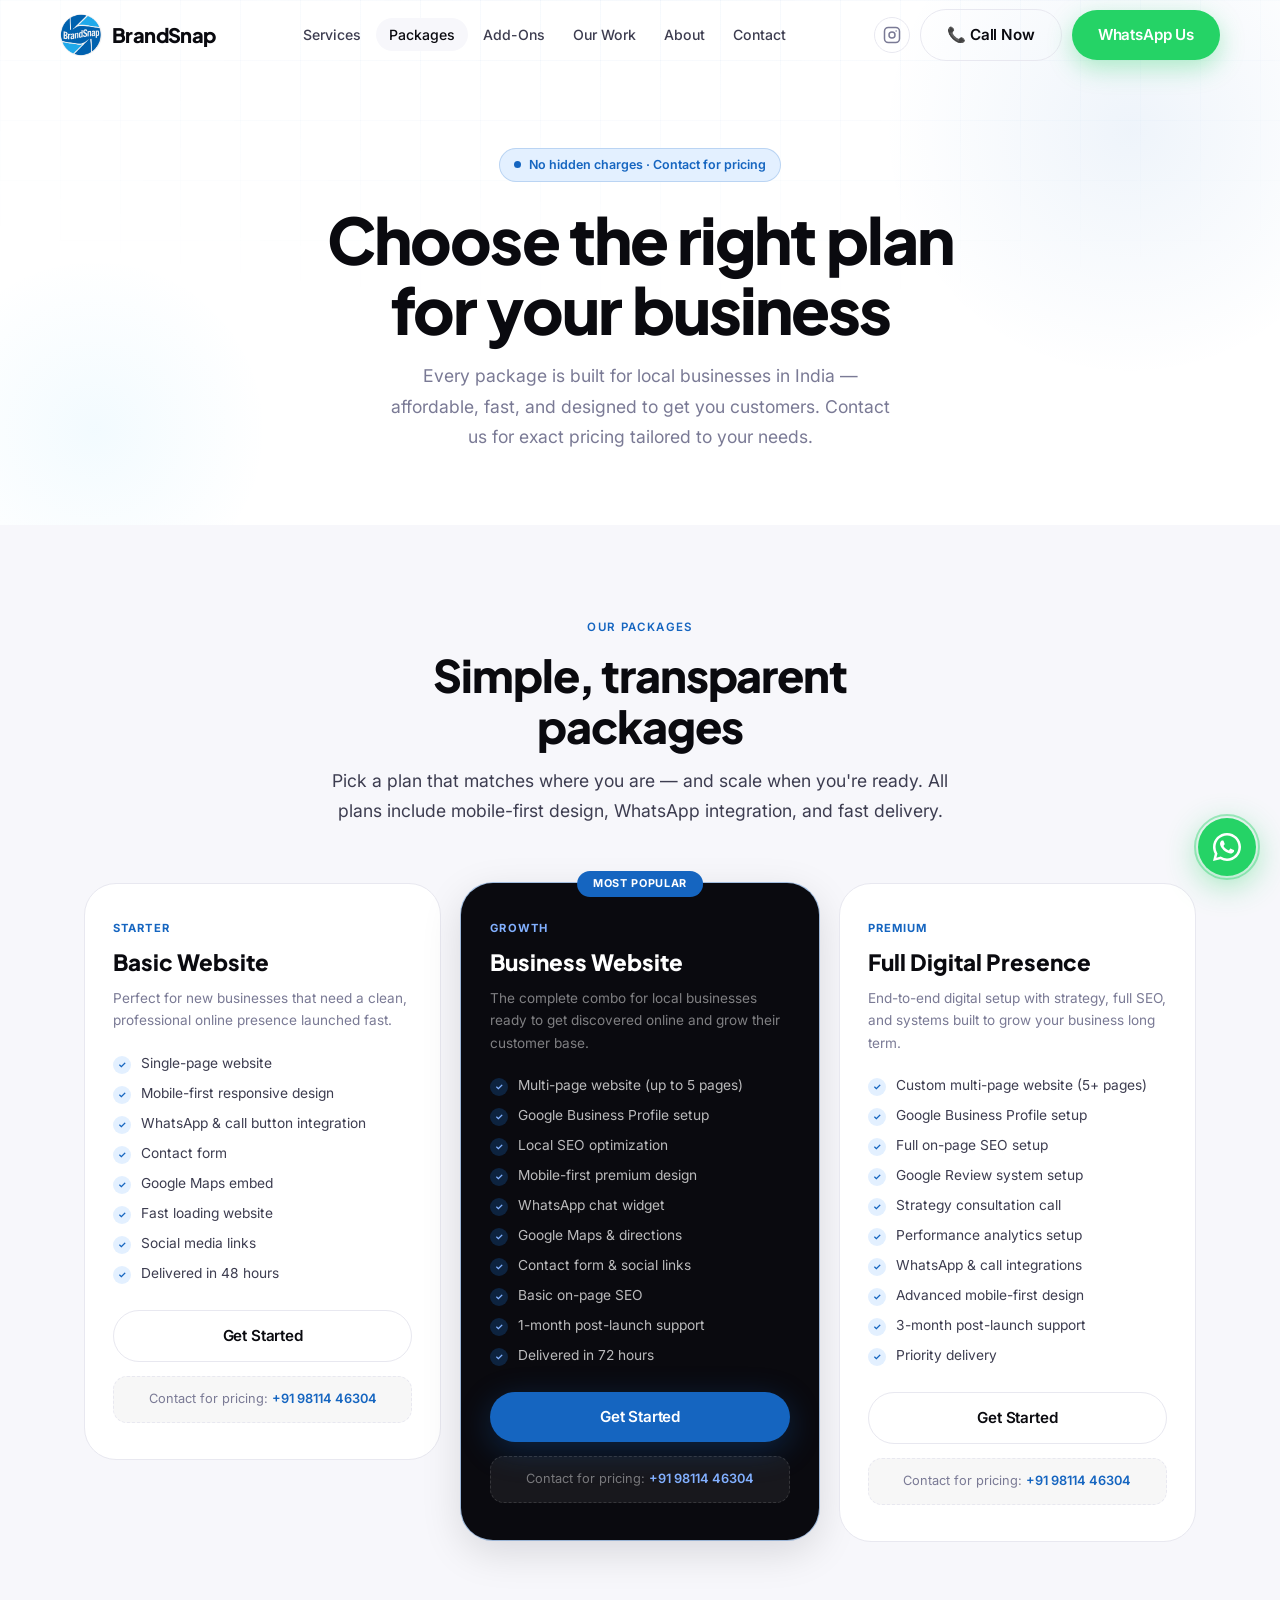
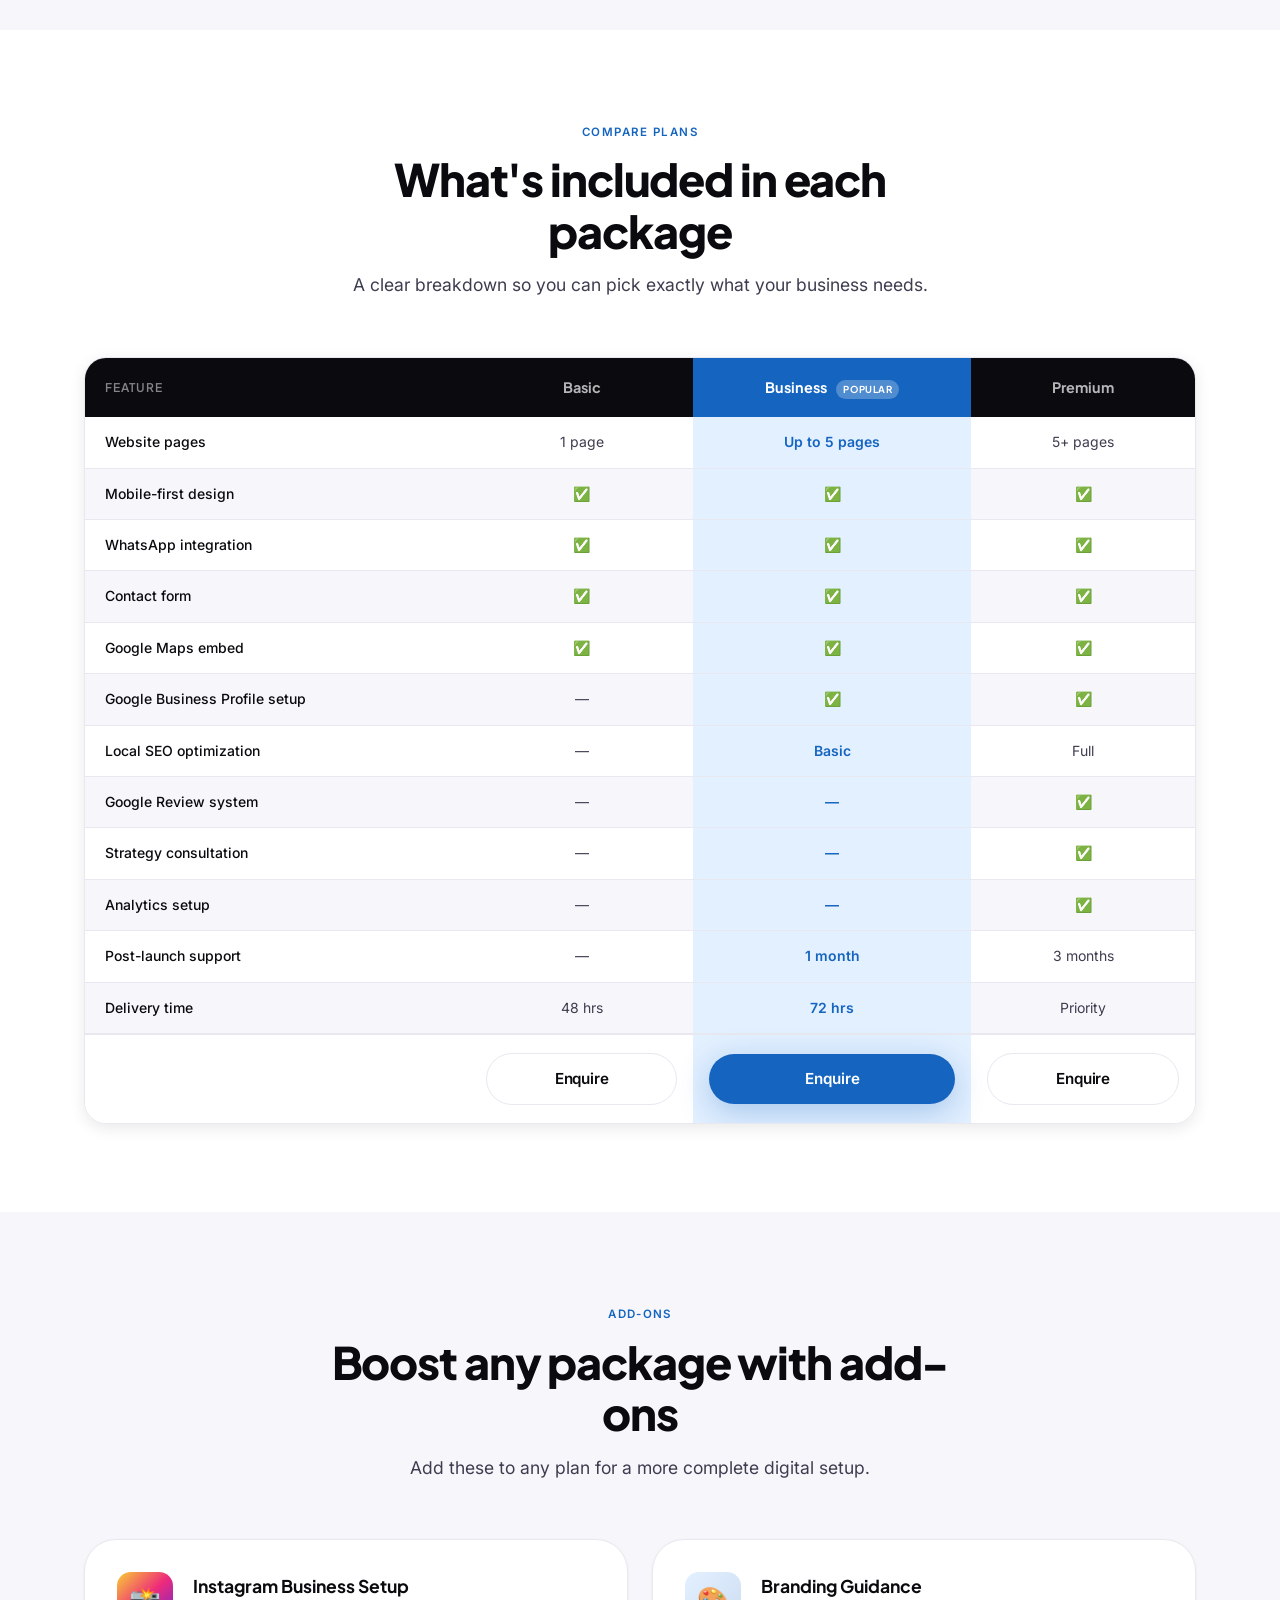
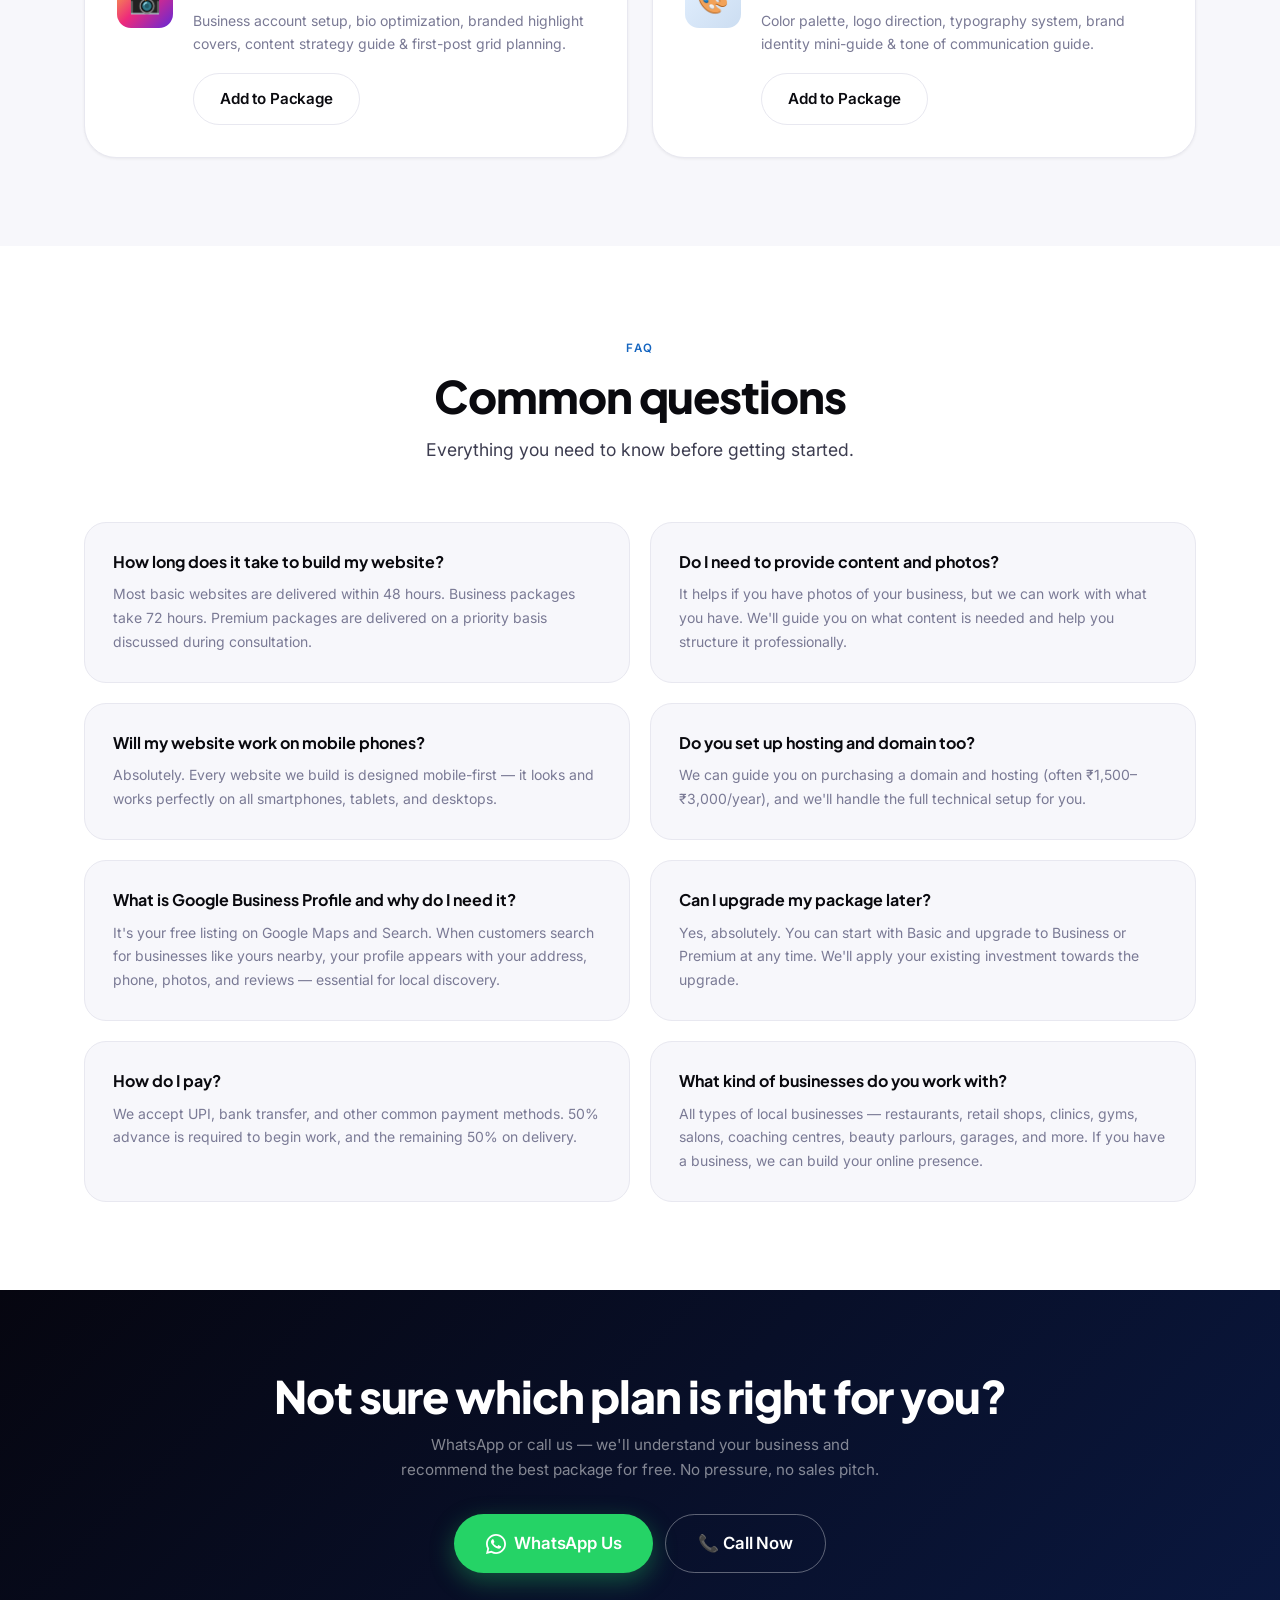
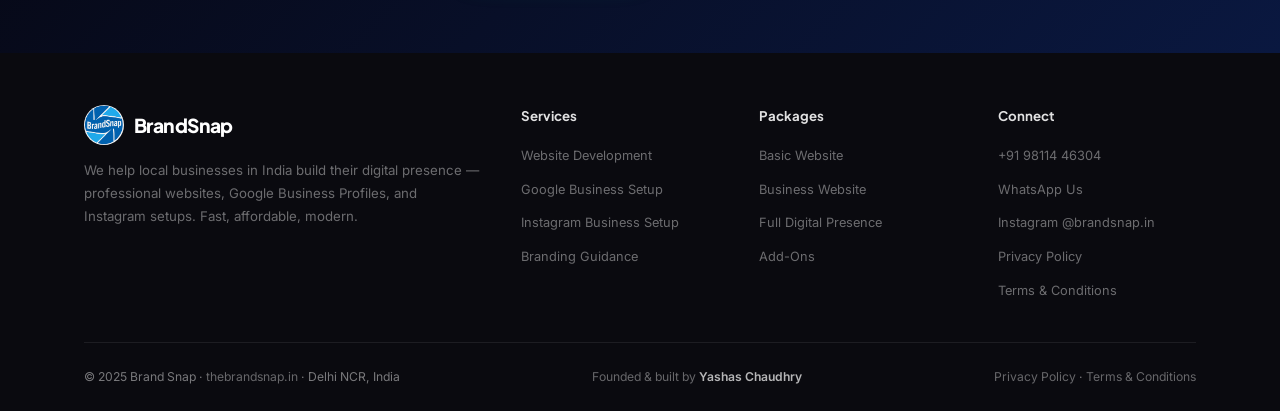
==== commit aadccb66: "Added Insta & Updated Battery Bin card" ====
--- a/packages.html
+++ b/packages.html
@@ -5,6 +5,7 @@
   <meta name="viewport" content="width=device-width,initial-scale=1.0"/>
   <meta http-equiv="X-UA-Compatible" content="IE=edge"/>
   <title>Packages & Pricing | Brand Snap — Website Packages for Local Businesses India</title>
+  <link rel="icon" type="image/png" href="favicon.png">
   <meta name="description" content="Choose from Brand Snap's affordable website packages for local businesses in India. Basic, Business, and Premium plans with WhatsApp integration, SEO, and mobile-first design. Call +91 98114 46304."/>
   <meta name="keywords" content="website packages India, affordable website pricing Delhi NCR, small business website cost India, local business website packages, Brand Snap pricing"/>
   <meta name="author" content="Brand Snap"/>
@@ -20,6 +21,15 @@
   <link href="https://fonts.googleapis.com/css2?family=Inter:wght@400;500;600;700&family=Plus+Jakarta+Sans:wght@600;700;800&display=swap" rel="stylesheet"/>
   <link rel="stylesheet" href="style.css"/>
 </head>
+<!-- Google tag (gtag.js) -->
+<script async src="https://www.googletagmanager.com/gtag/js?id=G-7RVVG1B2ZQ"></script>
+<script>
+  window.dataLayer = window.dataLayer || [];
+  function gtag(){dataLayer.push(arguments);}
+  gtag('js', new Date());
+
+  gtag('config', 'G-7RVVG1B2ZQ');
+</script>
 <body>
 
   <nav id="navbar" role="navigation" aria-label="Main navigation">
@@ -37,6 +47,9 @@
         <li><a href="index.html#contact">Contact</a></li>
       </ul>
       <div class="nav-cta">
+        <a href="https://www.instagram.com/brandsnap.in" class="nav-insta" target="_blank" rel="noopener" aria-label="Brand Snap on Instagram">
+          <svg width="18" height="18" viewBox="0 0 24 24" fill="none" stroke="currentColor" stroke-width="2" stroke-linecap="round" stroke-linejoin="round"><rect x="2" y="2" width="20" height="20" rx="5" ry="5"/><circle cx="12" cy="12" r="4"/><circle cx="17.5" cy="6.5" r="1" fill="currentColor" stroke="none"/></svg>
+        </a>
         <a href="tel:+919811446304" class="btn btn-outline">📞 Call Now</a>
         <a href="https://wa.me/919811446304?text=Hi%20Brand%20Snap%2C%20I%20want%20to%20know%20about%20your%20packages" class="btn btn-wa" target="_blank" rel="noopener">WhatsApp Us</a>
       </div>
@@ -273,7 +286,7 @@
         </div>
         <div class="footer-col"><h4>Services</h4><ul><li><a href="index.html#services">Website Development</a></li><li><a href="index.html#services">Google Business Setup</a></li><li><a href="index.html#services">Instagram Business Setup</a></li><li><a href="index.html#addons">Branding Guidance</a></li></ul></div>
         <div class="footer-col"><h4>Packages</h4><ul><li><a href="#basic">Basic Website</a></li><li><a href="#business">Business Website</a></li><li><a href="#premium">Full Digital Presence</a></li><li><a href="index.html#addons">Add-Ons</a></li></ul></div>
-        <div class="footer-col"><h4>Legal</h4><ul><li><a href="tel:+919811446304">+91 98114 46304</a></li><li><a href="https://wa.me/919811446304" target="_blank" rel="noopener">WhatsApp Us</a></li><li><a href="privacy.html">Privacy Policy</a></li><li><a href="terms.html">Terms &amp; Conditions</a></li></ul></div>
+        <div class="footer-col"><h4>Connect</h4><ul><li><a href="tel:+919811446304">+91 98114 46304</a></li><li><a href="https://wa.me/919811446304" target="_blank" rel="noopener">WhatsApp Us</a></li><li><a href="https://www.instagram.com/brandsnap.in" target="_blank" rel="noopener">Instagram @brandsnap.in</a></li><li><a href="privacy.html">Privacy Policy</a></li><li><a href="terms.html">Terms &amp; Conditions</a></li></ul></div>
       </div>
       <div class="footer-bottom">
         <p>© 2025 Brand Snap · <a href="https://thebrandsnap.in">thebrandsnap.in</a> · Delhi NCR, India</p>
--- a/style.css
+++ b/style.css
@@ -450,3 +450,51 @@
 [data-reveal-delay="4"]{transition-delay:.32s}
 @media(prefers-reduced-motion:reduce){[data-reveal]{opacity:1;transform:none;transition:none}.wa-ring,.pulse{animation:none}}
 @media(max-width:768px){section{padding:60px 0}.pkg-hero,.legal-hero{padding-top:110px}}
+
+/* ── Battery Bin recycling stat bar ── */
+.battery-stat-bar {
+  display: flex;
+  align-items: center;
+  gap: 8px;
+  margin-top: 10px;
+  background: rgba(56,142,60,.15);
+  border: 1px solid rgba(56,142,60,.3);
+  border-radius: 6px;
+  padding: 6px 10px;
+}
+
+.battery-stat-num {
+  font-family: monospace;
+  font-size: .72rem;
+  font-weight: 800;
+  color: #a5d6a7;
+}
+
+.battery-stat-lbl {
+  font-size: .42rem;
+  color: rgba(165,214,167,.65);
+  letter-spacing: .04em;
+  text-transform: uppercase;
+  font-weight: 600;
+}
+
+/* ── Navbar Instagram icon ── */
+.nav-insta {
+  display: flex;
+  align-items: center;
+  justify-content: center;
+  width: 36px;
+  height: 36px;
+  border-radius: var(--radius-full);
+  color: var(--muted);
+  transition: all var(--t);
+  border: 1.5px solid var(--border);
+  flex-shrink: 0;
+}
+
+.nav-insta:hover {
+  color: #E1306C;
+  border-color: #E1306C;
+  background: #fff0f5;
+  transform: scale(1.08);
+}
